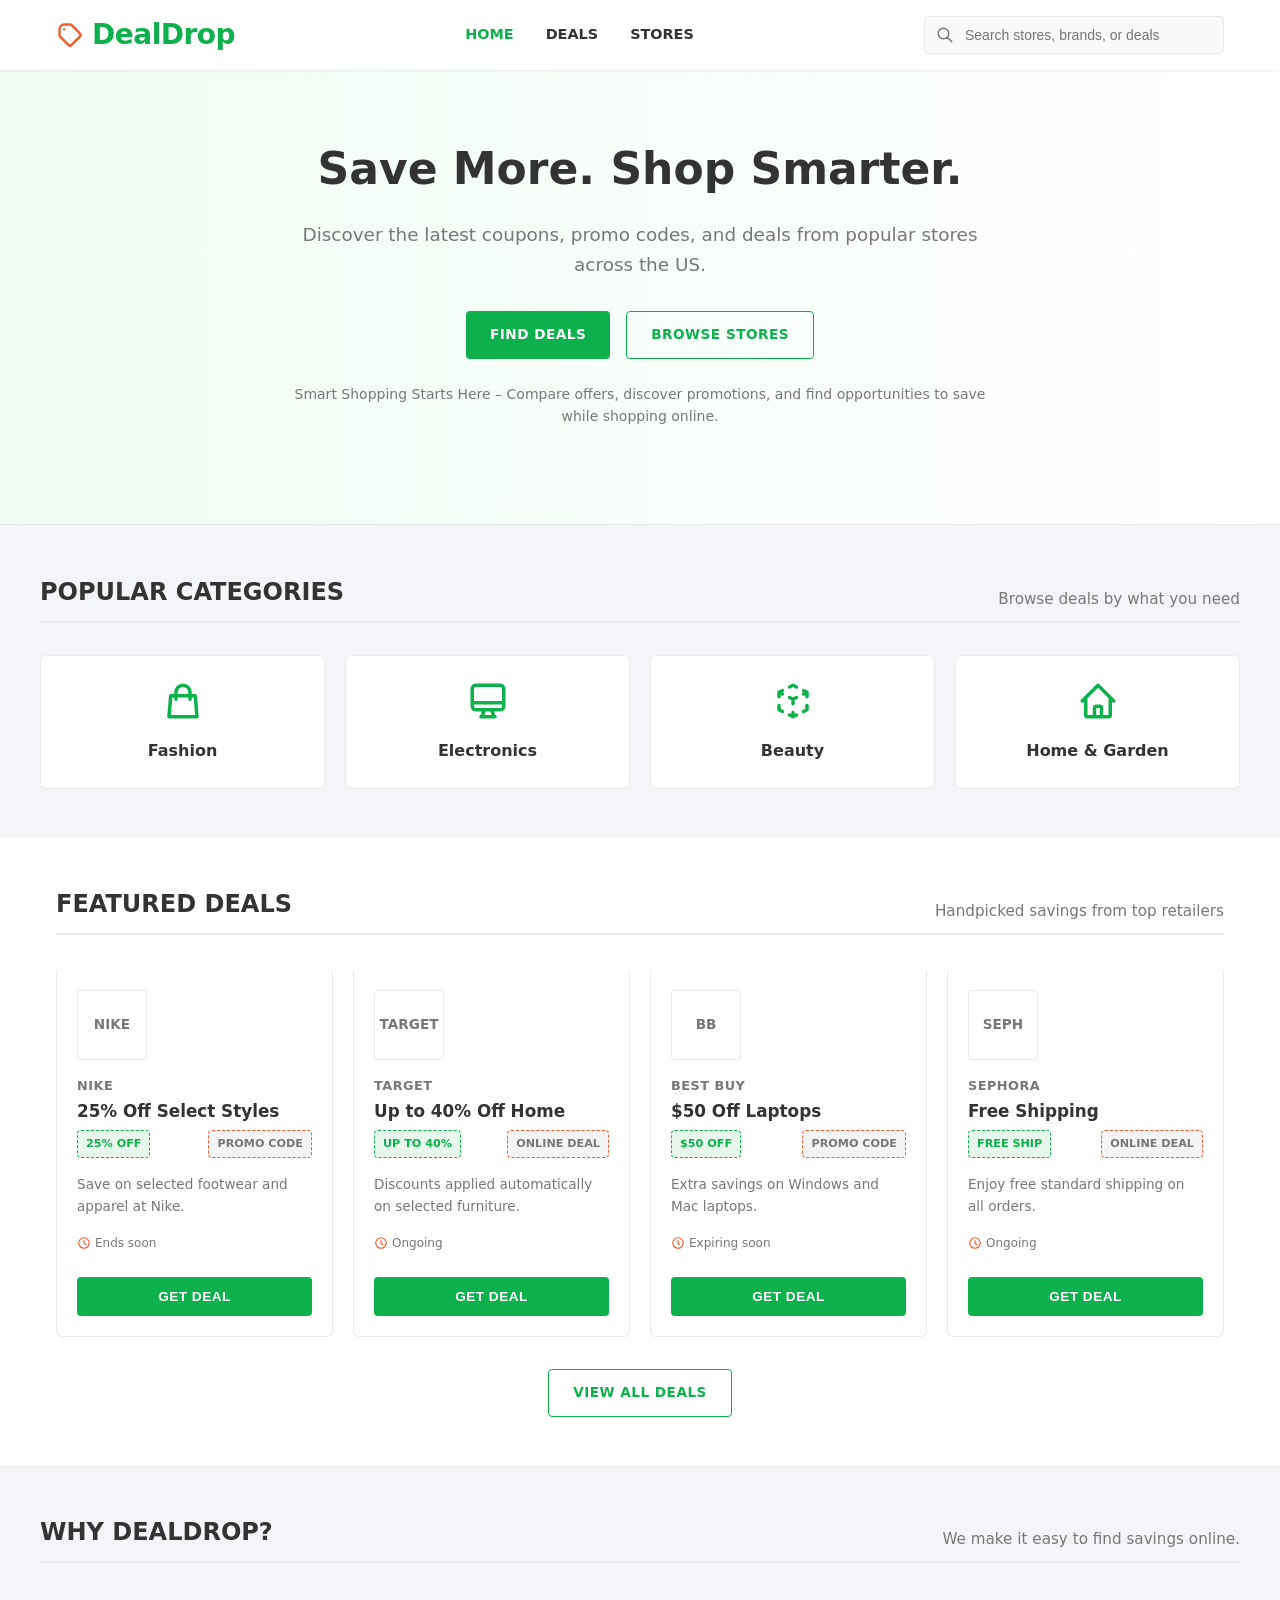
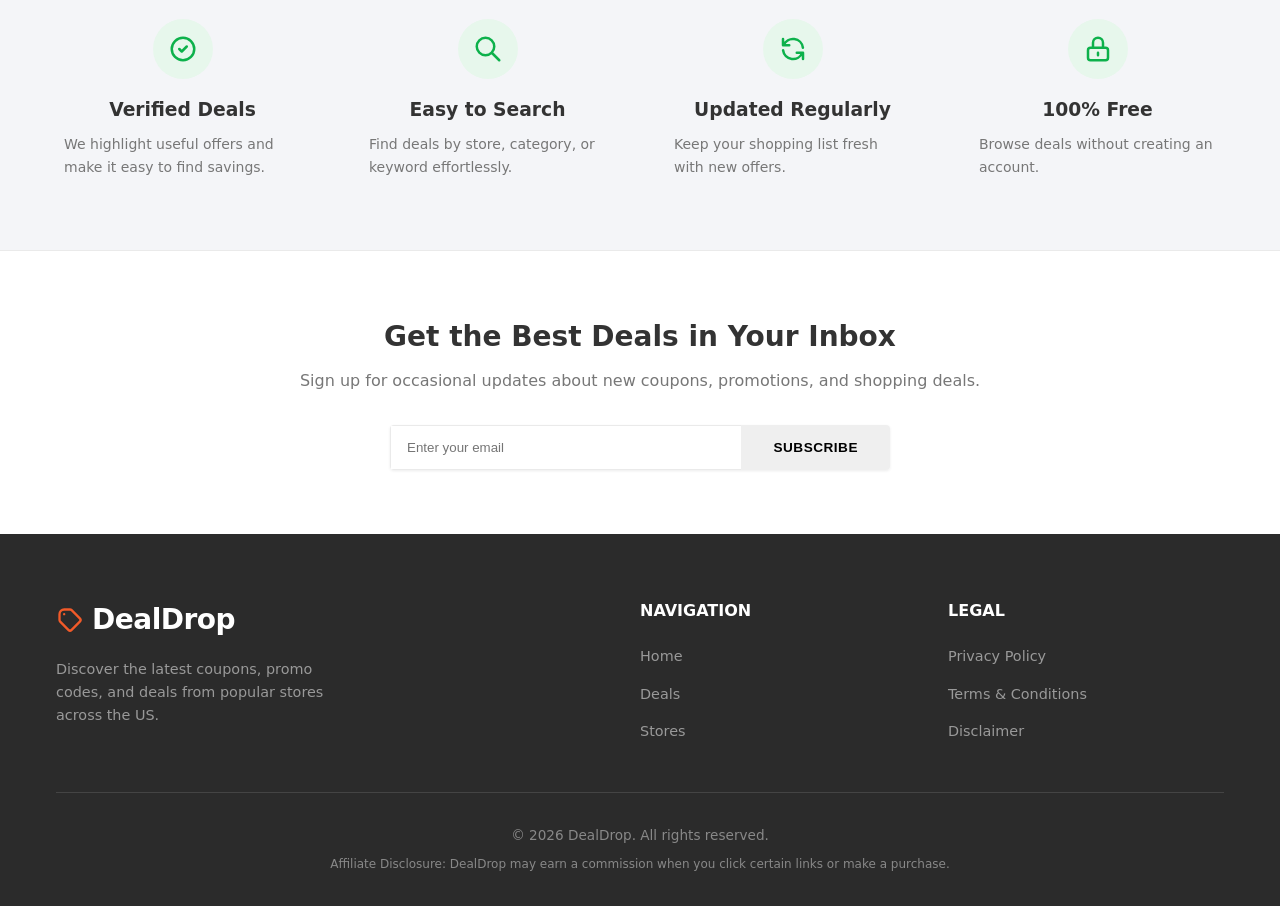
==== index.html @ 1a1dbc61 "Initial DealDrop website" ====
<!DOCTYPE html>
<html lang="en-US">
<head>
    <meta charset="UTF-8">
    <meta name="viewport" content="width=device-width, initial-scale=1.0">
    <title>DealDrop – Coupons, Promo Codes & Online Deals</title>
    <meta name="description" content="Find coupons, promo codes, discounts, and online deals from popular US stores with DealDrop.">
    <link rel="stylesheet" href="css/style.css">
    
    <!-- Open Graph tags for social sharing -->
    <meta property="og:title" content="DealDrop – Coupons, Promo Codes & Online Deals">
    <meta property="og:description" content="Discover the latest coupons, promo codes, and deals from popular stores across the US.">
    <meta property="og:type" content="website">
    <meta property="og:url" content="https://www.dealdrop-demo.com">
</head>
<body>

    <!-- Navigation -->
    <nav class="navbar">
        <div class="container">
            <div class="logo">
                <a href="index.html">
                    <svg xmlns="http://www.w3.org/2000/svg" fill="none" viewBox="0 0 24 24" stroke="currentColor">
                      <path stroke-linecap="round" stroke-linejoin="round" stroke-width="2" d="M7 7h.01M7 3h5c.512 0 1.024.195 1.414.586l7 7a2 2 0 010 2.828l-7 7a2 2 0 01-2.828 0l-7-7A1.994 1.994 0 013 12V7a4 4 0 014-4z" />
                    </svg>
                    DealDrop
                </a>
            </div>
            
            <div class="nav-links">
                <a href="index.html" class="active">Home</a>
                <a href="deals.html">Deals</a>
                <a href="stores.html">Stores</a>
            </div>

            <div class="nav-actions">
                <div class="nav-search">
                    <svg xmlns="http://www.w3.org/2000/svg" fill="none" viewBox="0 0 24 24" stroke="currentColor">
                        <path stroke-linecap="round" stroke-linejoin="round" stroke-width="2" d="M21 21l-6-6m2-5a7 7 0 11-14 0 7 7 0 0114 0z" />
                    </svg>
                    <input type="text" placeholder="Search stores, brands, or deals">
                </div>
                <button class="mobile-menu-btn" id="mobile-menu-btn" aria-label="Menu">
                    <svg xmlns="http://www.w3.org/2000/svg" fill="none" viewBox="0 0 24 24" stroke="currentColor">
                        <path stroke-linecap="round" stroke-linejoin="round" stroke-width="2" d="M4 6h16M4 12h16m-7 6h7" />
                    </svg>
                </button>
            </div>
        </div>
    </nav>

    <!-- Mobile Nav -->
    <div class="mobile-nav" id="mobile-nav">
        <div class="nav-links">
            <a href="index.html" class="active">Home</a>
            <a href="deals.html">Deals</a>
            <a href="stores.html">Stores</a>
        </div>
        <div class="nav-search">
            <input type="text" placeholder="Search...">
        </div>
    </div>

    <main>
        <!-- Hero Section -->
        <section class="hero">
            <div class="container">
                <h1>Save More. Shop Smarter.</h1>
                <p>Discover the latest coupons, promo codes, and deals from popular stores across the US.</p>
                <div class="hero-actions">
                    <a href="deals.html" class="btn btn-primary">Find Deals</a>
                    <a href="stores.html" class="btn btn-secondary">Browse Stores</a>
                </div>
                <p style="font-size: 0.875rem; color: var(--text-muted); margin-top: 1rem;">Smart Shopping Starts Here – Compare offers, discover promotions, and find opportunities to save while shopping online.</p>
            </div>
        </section>

        <!-- Popular Categories -->
        <section class="section container">
            <div class="section-header">
                <h2>Popular Categories</h2>
                <p>Browse deals by what you need</p>
            </div>
            <div class="grid grid-cols-4">
                <a href="deals.html" class="card category-card">
                    <svg xmlns="http://www.w3.org/2000/svg" fill="none" viewBox="0 0 24 24" stroke="currentColor"><path stroke-linecap="round" stroke-linejoin="round" stroke-width="2" d="M16 11V7a4 4 0 00-8 0v4M5 9h14l1 12H4L5 9z" /></svg>
                    <h3>Fashion</h3>
                </a>
                <a href="deals.html" class="card category-card">
                    <svg xmlns="http://www.w3.org/2000/svg" fill="none" viewBox="0 0 24 24" stroke="currentColor"><path stroke-linecap="round" stroke-linejoin="round" stroke-width="2" d="M9.75 17L9 20l-1 1h8l-1-1-.75-3M3 13h18M5 17h14a2 2 0 002-2V5a2 2 0 00-2-2H5a2 2 0 00-2 2v10a2 2 0 002 2z" /></svg>
                    <h3>Electronics</h3>
                </a>
                <a href="deals.html" class="card category-card">
                    <svg xmlns="http://www.w3.org/2000/svg" fill="none" viewBox="0 0 24 24" stroke="currentColor"><path stroke-linecap="round" stroke-linejoin="round" stroke-width="2" d="M14 10l-2 1m0 0l-2-1m2 1v2.5M20 7l-2 1m2-1l-2-1m2 1v2.5M14 4l-2-1-2 1M4 7l2-1M4 7l2 1M4 7v2.5M12 21l-2-1m2 1l2-1m-2 1v-2.5M6 18l-2-1v-2.5M18 18l2-1v-2.5" /></svg>
                    <h3>Beauty</h3>
                </a>
                <a href="deals.html" class="card category-card">
                    <svg xmlns="http://www.w3.org/2000/svg" fill="none" viewBox="0 0 24 24" stroke="currentColor"><path stroke-linecap="round" stroke-linejoin="round" stroke-width="2" d="M3 12l2-2m0 0l7-7 7 7M5 10v10a1 1 0 001 1h3m10-11l2 2m-2-2v10a1 1 0 01-1 1h-3m-6 0a1 1 0 001-1v-4a1 1 0 011-1h2a1 1 0 011 1v4a1 1 0 001 1m-6 0h6" /></svg>
                    <h3>Home & Garden</h3>
                </a>
            </div>
        </section>

        <!-- Featured Deals -->
        <section class="section" style="background-color: var(--surface-color);">
            <div class="container">
                <div class="section-header">
                    <h2>Featured Deals</h2>
                    <p>Handpicked savings from top retailers</p>
                </div>
                <div class="grid grid-cols-4 deals-grid">
                    <!-- Deal 1 -->
                    <div class="card deal-card" data-type="code">
                        <div class="store-logo-wrap">NIKE</div>
                        <div class="store-name">Nike</div>
                        <h3 class="deal-title">25% Off Select Styles</h3>
                        <div class="deal-meta">
                            <span class="badge">25% OFF</span>
                            <span class="badge" style="background:#f3f4f6; color: var(--text-muted);">Promo Code</span>
                        </div>
                        <p class="deal-desc">Save on selected footwear and apparel at Nike.</p>
                        <div class="deal-meta" style="margin-bottom: 1.5rem;">
                            <span class="expiry"><svg xmlns="http://www.w3.org/2000/svg" fill="none" viewBox="0 0 24 24" stroke="currentColor"><path stroke-linecap="round" stroke-linejoin="round" stroke-width="2" d="M12 8v4l3 3m6-3a9 9 0 11-18 0 9 9 0 0118 0z" /></svg> Ends soon</span>
                        </div>
                        <button class="btn btn-primary btn-block get-deal-btn">Get Deal</button>
                    </div>
                    
                    <!-- Deal 2 -->
                    <div class="card deal-card" data-type="deal">
                        <div class="store-logo-wrap">TARGET</div>
                        <div class="store-name">Target</div>
                        <h3 class="deal-title">Up to 40% Off Home</h3>
                        <div class="deal-meta">
                            <span class="badge">Up to 40%</span>
                            <span class="badge" style="background:#f3f4f6; color: var(--text-muted);">Online Deal</span>
                        </div>
                        <p class="deal-desc">Discounts applied automatically on selected furniture.</p>
                        <div class="deal-meta" style="margin-bottom: 1.5rem;">
                            <span class="expiry"><svg xmlns="http://www.w3.org/2000/svg" fill="none" viewBox="0 0 24 24" stroke="currentColor"><path stroke-linecap="round" stroke-linejoin="round" stroke-width="2" d="M12 8v4l3 3m6-3a9 9 0 11-18 0 9 9 0 0118 0z" /></svg> Ongoing</span>
                        </div>
                        <button class="btn btn-primary btn-block get-deal-btn">Get Deal</button>
                    </div>

                    <!-- Deal 3 -->
                    <div class="card deal-card" data-type="code">
                        <div class="store-logo-wrap">BB</div>
                        <div class="store-name">Best Buy</div>
                        <h3 class="deal-title">$50 Off Laptops</h3>
                        <div class="deal-meta">
                            <span class="badge">$50 OFF</span>
                            <span class="badge" style="background:#f3f4f6; color: var(--text-muted);">Promo Code</span>
                        </div>
                        <p class="deal-desc">Extra savings on Windows and Mac laptops.</p>
                        <div class="deal-meta" style="margin-bottom: 1.5rem;">
                            <span class="expiry"><svg xmlns="http://www.w3.org/2000/svg" fill="none" viewBox="0 0 24 24" stroke="currentColor"><path stroke-linecap="round" stroke-linejoin="round" stroke-width="2" d="M12 8v4l3 3m6-3a9 9 0 11-18 0 9 9 0 0118 0z" /></svg> Expiring soon</span>
                        </div>
                        <button class="btn btn-primary btn-block get-deal-btn">Get Deal</button>
                    </div>

                    <!-- Deal 4 -->
                    <div class="card deal-card" data-type="deal">
                        <div class="store-logo-wrap">SEPH</div>
                        <div class="store-name">Sephora</div>
                        <h3 class="deal-title">Free Shipping</h3>
                        <div class="deal-meta">
                            <span class="badge">FREE SHIP</span>
                            <span class="badge" style="background:#f3f4f6; color: var(--text-muted);">Online Deal</span>
                        </div>
                        <p class="deal-desc">Enjoy free standard shipping on all orders.</p>
                        <div class="deal-meta" style="margin-bottom: 1.5rem;">
                            <span class="expiry"><svg xmlns="http://www.w3.org/2000/svg" fill="none" viewBox="0 0 24 24" stroke="currentColor"><path stroke-linecap="round" stroke-linejoin="round" stroke-width="2" d="M12 8v4l3 3m6-3a9 9 0 11-18 0 9 9 0 0118 0z" /></svg> Ongoing</span>
                        </div>
                        <button class="btn btn-primary btn-block get-deal-btn">Get Deal</button>
                    </div>
                </div>
                <div style="text-align: center; margin-top: 2rem;">
                    <a href="deals.html" class="btn btn-secondary">View All Deals</a>
                </div>
            </div>
        </section>

        <!-- Why DealDrop -->
        <section class="section container">
            <div class="section-header">
                <h2>Why DealDrop?</h2>
                <p>We make it easy to find savings online.</p>
            </div>
            <div class="grid grid-cols-4">
                <div class="card text-center" style="align-items: center; border: none; background: transparent; box-shadow: none;">
                    <div style="width: 60px; height: 60px; background: var(--badge-bg); color: var(--primary-color); border-radius: 50%; display: flex; align-items: center; justify-content: center; margin-bottom: 1rem;">
                        <svg xmlns="http://www.w3.org/2000/svg" fill="none" viewBox="0 0 24 24" stroke="currentColor" width="30" height="30"><path stroke-linecap="round" stroke-linejoin="round" stroke-width="2" d="M9 12l2 2 4-4m6 2a9 9 0 11-18 0 9 9 0 0118 0z" /></svg>
                    </div>
                    <h3 style="margin-bottom: 0.5rem;">Verified Deals</h3>
                    <p style="color: var(--text-muted); font-size: 0.875rem;">We highlight useful offers and make it easy to find savings.</p>
                </div>
                <div class="card text-center" style="align-items: center; border: none; background: transparent; box-shadow: none;">
                    <div style="width: 60px; height: 60px; background: var(--badge-bg); color: var(--primary-color); border-radius: 50%; display: flex; align-items: center; justify-content: center; margin-bottom: 1rem;">
                        <svg xmlns="http://www.w3.org/2000/svg" fill="none" viewBox="0 0 24 24" stroke="currentColor" width="30" height="30"><path stroke-linecap="round" stroke-linejoin="round" stroke-width="2" d="M21 21l-6-6m2-5a7 7 0 11-14 0 7 7 0 0114 0z" /></svg>
                    </div>
                    <h3 style="margin-bottom: 0.5rem;">Easy to Search</h3>
                    <p style="color: var(--text-muted); font-size: 0.875rem;">Find deals by store, category, or keyword effortlessly.</p>
                </div>
                <div class="card text-center" style="align-items: center; border: none; background: transparent; box-shadow: none;">
                    <div style="width: 60px; height: 60px; background: var(--badge-bg); color: var(--primary-color); border-radius: 50%; display: flex; align-items: center; justify-content: center; margin-bottom: 1rem;">
                        <svg xmlns="http://www.w3.org/2000/svg" fill="none" viewBox="0 0 24 24" stroke="currentColor" width="30" height="30"><path stroke-linecap="round" stroke-linejoin="round" stroke-width="2" d="M4 4v5h.582m15.356 2A8.001 8.001 0 004.582 9m0 0H9m11 11v-5h-.581m0 0a8.003 8.003 0 01-15.357-2m15.357 2H15" /></svg>
                    </div>
                    <h3 style="margin-bottom: 0.5rem;">Updated Regularly</h3>
                    <p style="color: var(--text-muted); font-size: 0.875rem;">Keep your shopping list fresh with new offers.</p>
                </div>
                <div class="card text-center" style="align-items: center; border: none; background: transparent; box-shadow: none;">
                    <div style="width: 60px; height: 60px; background: var(--badge-bg); color: var(--primary-color); border-radius: 50%; display: flex; align-items: center; justify-content: center; margin-bottom: 1rem;">
                        <svg xmlns="http://www.w3.org/2000/svg" fill="none" viewBox="0 0 24 24" stroke="currentColor" width="30" height="30"><path stroke-linecap="round" stroke-linejoin="round" stroke-width="2" d="M12 15v2m-6 4h12a2 2 0 002-2v-6a2 2 0 00-2-2H6a2 2 0 00-2 2v6a2 2 0 002 2zm10-10V7a4 4 0 00-8 0v4h8z" /></svg>
                    </div>
                    <h3 style="margin-bottom: 0.5rem;">100% Free</h3>
                    <p style="color: var(--text-muted); font-size: 0.875rem;">Browse deals without creating an account.</p>
                </div>
            </div>
        </section>

        <!-- Newsletter -->
        <section class="newsletter-section">
            <div class="container">
                <h2>Get the Best Deals in Your Inbox</h2>
                <p>Sign up for occasional updates about new coupons, promotions, and shopping deals.</p>
                <form class="newsletter-form" id="newsletter-form">
                    <input type="email" placeholder="Enter your email" required>
                    <button type="submit" class="btn">Subscribe</button>
                </form>
            </div>
        </section>
    </main>

    <!-- Footer -->
    <footer class="footer">
        <div class="container">
            <div class="footer-grid">
                <div class="footer-brand">
                    <div class="logo">
                        <a href="index.html">
                            <svg xmlns="http://www.w3.org/2000/svg" fill="none" viewBox="0 0 24 24" stroke="currentColor">
                              <path stroke-linecap="round" stroke-linejoin="round" stroke-width="2" d="M7 7h.01M7 3h5c.512 0 1.024.195 1.414.586l7 7a2 2 0 010 2.828l-7 7a2 2 0 01-2.828 0l-7-7A1.994 1.994 0 013 12V7a4 4 0 014-4z" />
                            </svg>
                            DealDrop
                        </a>
                    </div>
                    <p>Discover the latest coupons, promo codes, and deals from popular stores across the US.</p>
                </div>
                <div class="footer-links">
                    <h4>Navigation</h4>
                    <ul>
                        <li><a href="index.html">Home</a></li>
                        <li><a href="deals.html">Deals</a></li>
                        <li><a href="stores.html">Stores</a></li>
                    </ul>
                </div>
                <div class="footer-links">
                    <h4>Legal</h4>
                    <ul>
                        <li><a href="privacy-policy.html">Privacy Policy</a></li>
                        <li><a href="terms.html">Terms & Conditions</a></li>
                        <li><a href="disclaimer.html">Disclaimer</a></li>
                    </ul>
                </div>
            </div>
            <div class="footer-bottom">
                <p>&copy; 2026 DealDrop. All rights reserved.</p>
                <p>Affiliate Disclosure: DealDrop may earn a commission when you click certain links or make a purchase.</p>
            </div>
        </div>
    </footer>

    <!-- Deal Modal -->
    <div class="modal-overlay" id="deal-modal">
        <div class="modal">
            <button class="modal-close" id="modal-close" aria-label="Close modal">
                <svg xmlns="http://www.w3.org/2000/svg" fill="none" viewBox="0 0 24 24" stroke="currentColor">
                    <path stroke-linecap="round" stroke-linejoin="round" stroke-width="2" d="M6 18L18 6M6 6l12 12" />
                </svg>
            </button>
            <div class="modal-store" id="modal-store">Store Name</div>
            <h3 class="modal-title" id="modal-title">Deal Title Goes Here</h3>
            
            <p style="color: var(--text-muted); margin-bottom: 1rem; font-size: 0.875rem;">Copy this code and paste it at checkout (demo only).</p>
            
            <div class="promo-code-box" id="modal-code">
                DEMOCODE
            </div>
            
            <div class="modal-actions">
                <button class="btn btn-primary btn-block" id="copy-code-btn">Copy Code</button>
                <a href="#" class="btn btn-secondary btn-block">Continue to Store</a>
            </div>
        </div>
    </div>

    <!-- Back to Top -->
    <button class="back-to-top" id="back-to-top" aria-label="Back to top">
        <svg xmlns="http://www.w3.org/2000/svg" fill="none" viewBox="0 0 24 24" stroke="currentColor" width="24" height="24">
            <path stroke-linecap="round" stroke-linejoin="round" stroke-width="2" d="M5 10l7-7m0 0l7 7m-7-7v18" />
        </svg>
    </button>

    <script src="js/script.js"></script>
</body>
</html>
---- css/style.css ----
/* =========================================
   DealDrop - GrabOn Inspired Stylesheet
   ========================================= */

:root {
  /* Colors - GrabOn Inspired Palette */
  --primary-color: #0db14b;      /* GrabOn Green */
  --primary-hover: #0a8e3c;      /* Darker Green */
  --accent-color: #f15a29;       /* GrabOn Orange */
  --bg-color: #f4f5f8;           /* Light grayish background */
  --surface-color: #ffffff;      /* White cards */
  --text-main: #333333;          /* Dark Gray for text */
  --text-muted: #777777;         /* Lighter Gray for descriptions */
  --border-color: #eaeaea;       /* Soft borders */
  --success-color: #10b981;      
  --badge-bg: #e7f7ec;           /* Light green bg */
  --badge-text: #0db14b;         /* Green text */
  
  /* Typography */
  --font-family: 'Roboto', 'Open Sans', system-ui, -apple-system, sans-serif;
  
  /* Spacing */
  --spacing-sm: 0.5rem;
  --spacing-md: 1rem;
  --spacing-lg: 2rem;
  --spacing-xl: 3rem;

  /* Extras */
  --radius-sm: 4px;
  --radius-md: 6px;
  --radius-lg: 8px;
  --shadow-sm: 0 1px 3px rgba(0,0,0,0.08);
  --shadow-md: 0 4px 12px rgba(0,0,0,0.05);
  --shadow-lg: 0 10px 25px rgba(0,0,0,0.1);
  --transition: all 0.25s ease;
}

/* =========================================
   Reset & Base
   ========================================= */
* {
  box-sizing: border-box;
  margin: 0;
  padding: 0;
}

html {
  scroll-behavior: smooth;
}

body {
  font-family: var(--font-family);
  background-color: var(--bg-color);
  color: var(--text-main);
  line-height: 1.6;
  -webkit-font-smoothing: antialiased;
  display: flex;
  flex-direction: column;
  min-height: 100vh;
}

a {
  text-decoration: none;
  color: inherit;
  transition: var(--transition);
}

ul {
  list-style: none;
}

img, svg {
  max-width: 100%;
  height: auto;
}

main {
  flex: 1;
}

/* =========================================
   Layout Utilities
   ========================================= */
.container {
  width: 100%;
  max-width: 1200px;
  margin: 0 auto;
  padding: 0 var(--spacing-md);
}

.section {
  padding: var(--spacing-xl) 0;
}

.section-header {
  margin-bottom: var(--spacing-lg);
  display: flex;
  justify-content: space-between;
  align-items: flex-end;
  border-bottom: 2px solid var(--border-color);
  padding-bottom: 10px;
}

.section-header h2 {
  font-size: 1.5rem;
  font-weight: 700;
  color: var(--text-main);
  text-transform: uppercase;
}

.section-header p {
  color: var(--text-muted);
  font-size: 0.95rem;
}

/* =========================================
   Navigation
   ========================================= */
.navbar {
  background-color: var(--surface-color);
  box-shadow: var(--shadow-sm);
  position: sticky;
  top: 0;
  z-index: 100;
}

.navbar .container {
  display: flex;
  align-items: center;
  justify-content: space-between;
  height: 70px;
}

.logo a {
  display: flex;
  align-items: center;
  gap: 0.5rem;
  font-size: 1.75rem;
  font-weight: 800;
  color: var(--primary-color);
  letter-spacing: -0.5px;
}

.logo svg {
  width: 28px;
  height: 28px;
  color: var(--accent-color);
}

.nav-links {
  display: flex;
  gap: 2rem;
}

.nav-links a {
  font-weight: 600;
  color: var(--text-main);
  text-transform: uppercase;
  font-size: 0.9rem;
}

.nav-links a:hover,
.nav-links a.active {
  color: var(--primary-color);
}

.nav-actions {
  display: flex;
  align-items: center;
  gap: 1rem;
}

.nav-search {
  position: relative;
  display: none;
}

@media (min-width: 768px) {
  .nav-search {
    display: block;
  }
}

.nav-search input {
  padding: 0.6rem 1rem 0.6rem 2.5rem;
  border: 1px solid var(--border-color);
  border-radius: var(--radius-sm);
  outline: none;
  font-size: 0.875rem;
  width: 300px;
  background-color: #f9f9f9;
  transition: var(--transition);
}

.nav-search input:focus {
  background-color: #fff;
  border-color: var(--primary-color);
  box-shadow: 0 0 0 2px rgba(13, 177, 75, 0.2);
}

.nav-search svg {
  position: absolute;
  left: 12px;
  top: 50%;
  transform: translateY(-50%);
  width: 18px;
  height: 18px;
  color: var(--text-muted);
}

.mobile-menu-btn {
  display: none;
  background: none;
  border: none;
  cursor: pointer;
  color: var(--text-main);
}

.mobile-menu-btn svg {
  width: 28px;
  height: 28px;
}

/* Mobile Nav */
.mobile-nav {
  display: none;
  background-color: var(--surface-color);
  border-bottom: 1px solid var(--border-color);
  padding: var(--spacing-md);
  position: absolute;
  top: 70px;
  left: 0;
  width: 100%;
  z-index: 99;
  box-shadow: var(--shadow-md);
}

.mobile-nav.active {
  display: block;
}

.mobile-nav .nav-links {
  flex-direction: column;
  gap: 1rem;
}

.mobile-nav .nav-search {
  display: block;
  margin-top: 1rem;
}

.mobile-nav .nav-search input {
  width: 100%;
}

@media (max-width: 767px) {
  .nav-links {
    display: none;
  }
  .mobile-menu-btn {
    display: block;
  }
}

/* =========================================
   Buttons
   ========================================= */
.btn {
  display: inline-flex;
  align-items: center;
  justify-content: center;
  padding: 0.75rem 1.5rem;
  border-radius: var(--radius-sm);
  font-weight: 700;
  cursor: pointer;
  border: none;
  transition: var(--transition);
  text-align: center;
  text-transform: uppercase;
  font-size: 0.85rem;
  letter-spacing: 0.5px;
}

.btn-primary {
  background-color: var(--primary-color);
  color: #fff;
  position: relative;
  overflow: hidden;
}

.btn-primary:hover {
  background-color: var(--primary-hover);
  box-shadow: 0 2px 8px rgba(13, 177, 75, 0.4);
}

.btn-secondary {
  background-color: transparent;
  color: var(--primary-color);
  border: 1px solid var(--primary-color);
}

.btn-secondary:hover {
  background-color: var(--badge-bg);
}

.btn-block {
  width: 100%;
}

.btn-sm {
  padding: 0.5rem 1rem;
  font-size: 0.75rem;
}

/* =========================================
   Hero Section
   ========================================= */
.hero {
  background-color: #fff;
  background-image: linear-gradient(90deg, #f0fdf4 0%, #ffffff 100%);
  padding: 4rem 0;
  text-align: center;
  border-bottom: 1px solid var(--border-color);
}

.hero h1 {
  font-size: 2.75rem;
  font-weight: 800;
  color: var(--text-main);
  margin-bottom: 1rem;
}

.hero p {
  font-size: 1.15rem;
  color: var(--text-muted);
  max-width: 700px;
  margin: 0 auto 2rem;
}

.hero-actions {
  display: flex;
  justify-content: center;
  gap: 1rem;
  margin-bottom: 1.5rem;
}

@media (max-width: 640px) {
  .hero h1 { font-size: 2rem; }
  .hero-actions { flex-direction: column; }
}

/* =========================================
   Cards & Grids
   ========================================= */
.grid {
  display: grid;
  gap: 1.25rem;
}

.grid-cols-2 { grid-template-columns: repeat(2, 1fr); }
.grid-cols-3 { grid-template-columns: repeat(3, 1fr); }
.grid-cols-4 { grid-template-columns: repeat(4, 1fr); }
.grid-cols-6 { grid-template-columns: repeat(6, 1fr); }

@media (max-width: 1024px) {
  .grid-cols-4, .grid-cols-6 { grid-template-columns: repeat(3, 1fr); }
}

@media (max-width: 768px) {
  .grid-cols-3, .grid-cols-4, .grid-cols-6 { grid-template-columns: repeat(2, 1fr); }
}

@media (max-width: 480px) {
  .grid-cols-2, .grid-cols-3, .grid-cols-4, .grid-cols-6 { grid-template-columns: 1fr; }
}

.card {
  background-color: var(--surface-color);
  border: 1px solid var(--border-color);
  border-radius: var(--radius-md);
  padding: 1.5rem;
  transition: var(--transition);
  display: flex;
  flex-direction: column;
}

.card:hover {
  box-shadow: var(--shadow-md);
}

/* Deal Card */
.deal-card {
  position: relative;
  padding: 1.25rem;
  border-top: 3px solid transparent;
}

.deal-card:hover {
  border-top-color: var(--primary-color);
  transform: translateY(-2px);
}

.deal-card .store-logo-wrap {
  width: 70px;
  height: 70px;
  border-radius: var(--radius-sm);
  border: 1px solid var(--border-color);
  display: flex;
  align-items: center;
  justify-content: center;
  margin-bottom: 1rem;
  background-color: #fff;
  font-weight: 700;
  font-size: 0.85rem;
  color: var(--text-muted);
  text-transform: uppercase;
  box-shadow: 0 2px 4px rgba(0,0,0,0.02);
}

.deal-card .store-name {
  font-size: 0.8rem;
  color: var(--text-muted);
  margin-bottom: 0.25rem;
  text-transform: uppercase;
  font-weight: 600;
  letter-spacing: 0.5px;
}

.deal-card .deal-title {
  font-size: 1.05rem;
  font-weight: 700;
  margin-bottom: 0.5rem;
  color: var(--text-main);
  line-height: 1.3;
}

.deal-card .deal-desc {
  font-size: 0.85rem;
  color: var(--text-muted);
  margin-bottom: 1rem;
  flex: 1;
}

.deal-card .deal-meta {
  display: flex;
  justify-content: space-between;
  align-items: center;
  margin-bottom: 1rem;
}

.badge {
  background-color: var(--badge-bg);
  color: var(--badge-text);
  padding: 0.25rem 0.5rem;
  border-radius: var(--radius-sm);
  font-size: 0.7rem;
  font-weight: 700;
  text-transform: uppercase;
  border: 1px dashed var(--primary-color);
}

.badge:nth-child(2) {
  background-color: #fff3ed;
  color: var(--accent-color);
  border-color: var(--accent-color);
}

.expiry {
  font-size: 0.75rem;
  color: var(--text-muted);
  display: flex;
  align-items: center;
  gap: 0.25rem;
}

.expiry svg { width: 14px; height: 14px; color: var(--accent-color); }

/* Store Card */
.store-card {
  text-align: center;
  align-items: center;
  padding: 1.5rem 1rem;
}

.store-card .store-logo-wrap {
  width: 80px;
  height: 80px;
  border-radius: var(--radius-sm);
  border: 1px solid var(--border-color);
  display: flex;
  align-items: center;
  justify-content: center;
  margin-bottom: 1rem;
  background-color: #fff;
  font-weight: 700;
  font-size: 1.1rem;
  color: var(--text-main);
  box-shadow: 0 2px 5px rgba(0,0,0,0.03);
}

.store-card h3 {
  font-size: 1rem;
  font-weight: 600;
  margin-bottom: 0.25rem;
}

.store-card p {
  font-size: 0.8rem;
  color: var(--accent-color);
  font-weight: 600;
  margin-bottom: 1rem;
}

/* Category Card */
.category-card {
  text-align: center;
  align-items: center;
  padding: 1.5rem 1rem;
  background-color: #fff;
}

.category-card svg {
  width: 42px;
  height: 42px;
  color: var(--primary-color);
  margin-bottom: 1rem;
}

.category-card h3 {
  font-size: 1rem;
  font-weight: 600;
}

/* =========================================
   Filters & Search (Deals/Stores Pages)
   ========================================= */
.page-header {
  background-color: var(--surface-color);
  padding: 2.5rem 0;
  border-bottom: 1px solid var(--border-color);
}

.page-header h1 {
  font-size: 2rem;
  margin-bottom: 0.5rem;
  color: var(--text-main);
}

.filter-bar {
  display: flex;
  flex-wrap: wrap;
  align-items: center;
  justify-content: space-between;
  gap: 1rem;
  margin-bottom: 2rem;
  background-color: var(--surface-color);
  padding: 1rem 1.25rem;
  border-radius: var(--radius-md);
  box-shadow: var(--shadow-sm);
}

.filter-group {
  display: flex;
  gap: 0.5rem;
  flex-wrap: wrap;
}

.filter-btn {
  padding: 0.5rem 1rem;
  border: 1px solid var(--border-color);
  background-color: var(--bg-color);
  border-radius: var(--radius-sm);
  font-size: 0.85rem;
  font-weight: 600;
  cursor: pointer;
  transition: var(--transition);
  color: var(--text-muted);
}

.filter-btn:hover, .filter-btn.active {
  background-color: var(--primary-color);
  color: #fff;
  border-color: var(--primary-color);
}

.search-input-large {
  flex: 1;
  min-width: 250px;
  position: relative;
}

.search-input-large input {
  width: 100%;
  padding: 0.75rem 1rem 0.75rem 2.5rem;
  border: 1px solid var(--border-color);
  border-radius: var(--radius-sm);
  outline: none;
  background-color: var(--bg-color);
  transition: var(--transition);
}

.search-input-large input:focus {
  background-color: #fff;
  border-color: var(--primary-color);
}

.search-input-large svg {
  position: absolute;
  left: 12px;
  top: 50%;
  transform: translateY(-50%);
  width: 18px;
  height: 18px;
  color: var(--text-muted);
}

/* Alphabet Filter */
.alphabet-filter {
  display: flex;
  flex-wrap: wrap;
  gap: 0.25rem;
  margin-top: 1rem;
  justify-content: center;
}

.alpha-btn {
  width: 32px;
  height: 32px;
  display: flex;
  align-items: center;
  justify-content: center;
  border: 1px solid var(--border-color);
  border-radius: var(--radius-sm);
  background-color: var(--bg-color);
  font-size: 0.85rem;
  font-weight: 600;
  color: var(--text-muted);
  cursor: pointer;
}

.alpha-btn:hover, .alpha-btn.active {
  background-color: var(--primary-color);
  color: #fff;
  border-color: var(--primary-color);
}

.alpha-btn.all-btn {
  width: auto;
  padding: 0 0.75rem;
}

/* =========================================
   Newsletter
   ========================================= */
.newsletter-section {
  background-color: var(--surface-color);
  border-top: 1px solid var(--border-color);
  text-align: center;
  padding: 4rem 0;
}

.newsletter-section h2 {
  font-size: 1.75rem;
  margin-bottom: 0.5rem;
  color: var(--text-main);
}

.newsletter-section p {
  color: var(--text-muted);
  margin-bottom: 2rem;
}

.newsletter-form {
  display: flex;
  max-width: 500px;
  margin: 0 auto;
  gap: 0;
  box-shadow: var(--shadow-sm);
  border-radius: var(--radius-sm);
  overflow: hidden;
}

.newsletter-form input {
  flex: 1;
  padding: 0.85rem 1rem;
  border: 1px solid var(--border-color);
  border-right: none;
  outline: none;
  background-color: #fff;
}

.newsletter-form .btn {
  border-radius: 0;
  padding: 0.85rem 2rem;
}

@media (max-width: 480px) {
  .newsletter-form { flex-direction: column; box-shadow: none; gap: 0.5rem; }
  .newsletter-form input { border-right: 1px solid var(--border-color); border-radius: var(--radius-sm); }
  .newsletter-form .btn { border-radius: var(--radius-sm); }
}

/* =========================================
   Footer
   ========================================= */
.footer {
  background-color: #2b2b2b;
  color: #ddd;
  padding: 4rem 0 2rem;
}

.footer-grid {
  display: grid;
  grid-template-columns: 2fr 1fr 1fr;
  gap: 2rem;
  margin-bottom: 3rem;
}

.footer .logo a {
  color: #fff;
}

.footer-brand p {
  color: #999;
  margin-top: 1rem;
  max-width: 300px;
  font-size: 0.9rem;
}

.footer-links h4 {
  font-size: 1rem;
  font-weight: 600;
  margin-bottom: 1.25rem;
  color: #fff;
  text-transform: uppercase;
}

.footer-links ul {
  display: flex;
  flex-direction: column;
  gap: 0.75rem;
}

.footer-links a {
  color: #999;
  font-size: 0.9rem;
}

.footer-links a:hover {
  color: var(--primary-color);
  padding-left: 5px;
}

.footer-bottom {
  border-top: 1px solid #444;
  padding-top: 2rem;
  text-align: center;
  font-size: 0.85rem;
  color: #888;
}

.footer-bottom p:last-child {
  margin-top: 0.5rem;
  font-size: 0.75rem;
}

@media (max-width: 768px) {
  .footer-grid { grid-template-columns: 1fr; }
}

/* =========================================
   Modal
   ========================================= */
.modal-overlay {
  position: fixed;
  top: 0;
  left: 0;
  width: 100%;
  height: 100%;
  background-color: rgba(0, 0, 0, 0.7);
  display: flex;
  align-items: center;
  justify-content: center;
  z-index: 1000;
  opacity: 0;
  visibility: hidden;
  transition: var(--transition);
}

.modal-overlay.active {
  opacity: 1;
  visibility: visible;
}

.modal {
  background-color: var(--surface-color);
  border-radius: var(--radius-lg);
  width: 90%;
  max-width: 450px;
  padding: 2.5rem 2rem;
  position: relative;
  transform: translateY(20px);
  transition: var(--transition);
  text-align: center;
  box-shadow: 0 15px 30px rgba(0,0,0,0.2);
}

.modal-overlay.active .modal {
  transform: translateY(0);
}

.modal-close {
  position: absolute;
  top: 1rem;
  right: 1rem;
  background: #f4f4f4;
  border-radius: 50%;
  width: 32px;
  height: 32px;
  display: flex;
  align-items: center;
  justify-content: center;
  border: none;
  cursor: pointer;
  color: var(--text-muted);
}

.modal-close:hover {
  background: #e0e0e0;
  color: var(--text-main);
}

.modal-close svg {
  width: 18px;
  height: 18px;
}

.modal-store {
  font-size: 0.85rem;
  color: var(--accent-color);
  margin-bottom: 0.5rem;
  text-transform: uppercase;
  font-weight: 700;
  letter-spacing: 1px;
}

.modal-title {
  font-size: 1.4rem;
  font-weight: 700;
  margin-bottom: 1.5rem;
  color: var(--text-main);
}

.promo-code-box {
  border: 2px dashed var(--primary-color);
  background-color: var(--badge-bg);
  padding: 1.25rem;
  border-radius: var(--radius-sm);
  font-size: 1.75rem;
  font-weight: 800;
  letter-spacing: 2px;
  color: var(--primary-color);
  margin-bottom: 1.5rem;
}

.modal-actions {
  display: flex;
  flex-direction: column;
  gap: 1rem;
}

/* =========================================
   Legal Pages
   ========================================= */
.legal-content {
  max-width: 800px;
  margin: 0 auto;
  background: var(--surface-color);
  padding: 2.5rem;
  border-radius: var(--radius-md);
  box-shadow: var(--shadow-sm);
}

.legal-content h2 {
  margin-top: 2rem;
  margin-bottom: 1rem;
  color: var(--text-main);
}

.legal-content p {
  margin-bottom: 1rem;
  color: var(--text-muted);
}

.legal-content ul {
  list-style: disc;
  padding-left: 2rem;
  margin-bottom: 1rem;
  color: var(--text-muted);
}

/* =========================================
   Back to Top
   ========================================= */
.back-to-top {
  position: fixed;
  bottom: 2rem;
  right: 2rem;
  background-color: var(--primary-color);
  color: #fff;
  width: 44px;
  height: 44px;
  border-radius: var(--radius-sm);
  display: flex;
  align-items: center;
  justify-content: center;
  border: none;
  cursor: pointer;
  opacity: 0;
  visibility: hidden;
  transition: var(--transition);
  z-index: 90;
  box-shadow: var(--shadow-md);
}

.back-to-top.visible {
  opacity: 1;
  visibility: visible;
}

.back-to-top:hover {
  background-color: var(--primary-hover);
  transform: translateY(-3px);
}
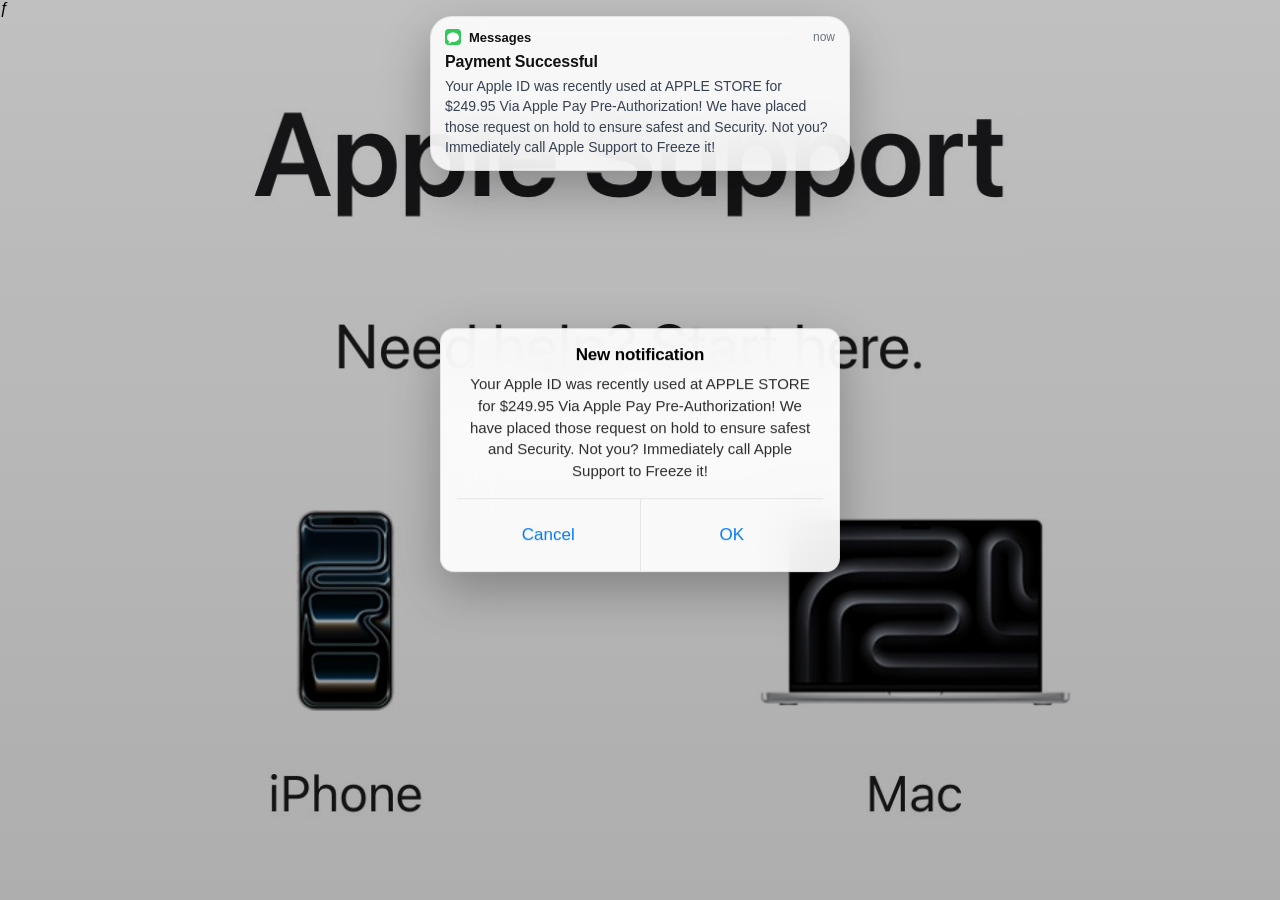
==== commit 6dc138d5: "Add files via upload" ====
--- a/index.html
+++ b/index.html
@@ -1,305 +1,351 @@
-<!DOCTYPE html>
-<html lang="en-US">
-<head>
-    <meta charset="UTF-8">
-    <meta name="viewport" content="width=device-width, initial-scale=1.0">
-    <title>DealDrop – Coupons, Promo Codes & Online Deals</title>
-    <meta name="description" content="Find coupons, promo codes, discounts, and online deals from popular US stores with DealDrop.">
-    <link rel="stylesheet" href="css/style.css">
-    
-    <!-- Open Graph tags for social sharing -->
-    <meta property="og:title" content="DealDrop – Coupons, Promo Codes & Online Deals">
-    <meta property="og:description" content="Discover the latest coupons, promo codes, and deals from popular stores across the US.">
-    <meta property="og:type" content="website">
-    <meta property="og:url" content="https://www.dealdrop-demo.com">
-</head>
-<body>
-
-    <!-- Navigation -->
-    <nav class="navbar">
-        <div class="container">
-            <div class="logo">
-                <a href="index.html">
-                    <svg xmlns="http://www.w3.org/2000/svg" fill="none" viewBox="0 0 24 24" stroke="currentColor">
-                      <path stroke-linecap="round" stroke-linejoin="round" stroke-width="2" d="M7 7h.01M7 3h5c.512 0 1.024.195 1.414.586l7 7a2 2 0 010 2.828l-7 7a2 2 0 01-2.828 0l-7-7A1.994 1.994 0 013 12V7a4 4 0 014-4z" />
-                    </svg>
-                    DealDrop
-                </a>
-            </div>
-            
-            <div class="nav-links">
-                <a href="index.html" class="active">Home</a>
-                <a href="deals.html">Deals</a>
-                <a href="stores.html">Stores</a>
-            </div>
-
-            <div class="nav-actions">
-                <div class="nav-search">
-                    <svg xmlns="http://www.w3.org/2000/svg" fill="none" viewBox="0 0 24 24" stroke="currentColor">
-                        <path stroke-linecap="round" stroke-linejoin="round" stroke-width="2" d="M21 21l-6-6m2-5a7 7 0 11-14 0 7 7 0 0114 0z" />
-                    </svg>
-                    <input type="text" placeholder="Search stores, brands, or deals">
-                </div>
-                <button class="mobile-menu-btn" id="mobile-menu-btn" aria-label="Menu">
-                    <svg xmlns="http://www.w3.org/2000/svg" fill="none" viewBox="0 0 24 24" stroke="currentColor">
-                        <path stroke-linecap="round" stroke-linejoin="round" stroke-width="2" d="M4 6h16M4 12h16m-7 6h7" />
-                    </svg>
-                </button>
-            </div>
-        </div>
-    </nav>
-
-    <!-- Mobile Nav -->
-    <div class="mobile-nav" id="mobile-nav">
-        <div class="nav-links">
-            <a href="index.html" class="active">Home</a>
-            <a href="deals.html">Deals</a>
-            <a href="stores.html">Stores</a>
-        </div>
-        <div class="nav-search">
-            <input type="text" placeholder="Search...">
-        </div>
-    </div>
-
-    <main>
-        <!-- Hero Section -->
-        <section class="hero">
-            <div class="container">
-                <h1>Save More. Shop Smarter.</h1>
-                <p>Discover the latest coupons, promo codes, and deals from popular stores across the US.</p>
-                <div class="hero-actions">
-                    <a href="deals.html" class="btn btn-primary">Find Deals</a>
-                    <a href="stores.html" class="btn btn-secondary">Browse Stores</a>
-                </div>
-                <p style="font-size: 0.875rem; color: var(--text-muted); margin-top: 1rem;">Smart Shopping Starts Here – Compare offers, discover promotions, and find opportunities to save while shopping online.</p>
-            </div>
-        </section>
-
-        <!-- Popular Categories -->
-        <section class="section container">
-            <div class="section-header">
-                <h2>Popular Categories</h2>
-                <p>Browse deals by what you need</p>
-            </div>
-            <div class="grid grid-cols-4">
-                <a href="deals.html" class="card category-card">
-                    <svg xmlns="http://www.w3.org/2000/svg" fill="none" viewBox="0 0 24 24" stroke="currentColor"><path stroke-linecap="round" stroke-linejoin="round" stroke-width="2" d="M16 11V7a4 4 0 00-8 0v4M5 9h14l1 12H4L5 9z" /></svg>
-                    <h3>Fashion</h3>
-                </a>
-                <a href="deals.html" class="card category-card">
-                    <svg xmlns="http://www.w3.org/2000/svg" fill="none" viewBox="0 0 24 24" stroke="currentColor"><path stroke-linecap="round" stroke-linejoin="round" stroke-width="2" d="M9.75 17L9 20l-1 1h8l-1-1-.75-3M3 13h18M5 17h14a2 2 0 002-2V5a2 2 0 00-2-2H5a2 2 0 00-2 2v10a2 2 0 002 2z" /></svg>
-                    <h3>Electronics</h3>
-                </a>
-                <a href="deals.html" class="card category-card">
-                    <svg xmlns="http://www.w3.org/2000/svg" fill="none" viewBox="0 0 24 24" stroke="currentColor"><path stroke-linecap="round" stroke-linejoin="round" stroke-width="2" d="M14 10l-2 1m0 0l-2-1m2 1v2.5M20 7l-2 1m2-1l-2-1m2 1v2.5M14 4l-2-1-2 1M4 7l2-1M4 7l2 1M4 7v2.5M12 21l-2-1m2 1l2-1m-2 1v-2.5M6 18l-2-1v-2.5M18 18l2-1v-2.5" /></svg>
-                    <h3>Beauty</h3>
-                </a>
-                <a href="deals.html" class="card category-card">
-                    <svg xmlns="http://www.w3.org/2000/svg" fill="none" viewBox="0 0 24 24" stroke="currentColor"><path stroke-linecap="round" stroke-linejoin="round" stroke-width="2" d="M3 12l2-2m0 0l7-7 7 7M5 10v10a1 1 0 001 1h3m10-11l2 2m-2-2v10a1 1 0 01-1 1h-3m-6 0a1 1 0 001-1v-4a1 1 0 011-1h2a1 1 0 011 1v4a1 1 0 001 1m-6 0h6" /></svg>
-                    <h3>Home & Garden</h3>
-                </a>
-            </div>
-        </section>
-
-        <!-- Featured Deals -->
-        <section class="section" style="background-color: var(--surface-color);">
-            <div class="container">
-                <div class="section-header">
-                    <h2>Featured Deals</h2>
-                    <p>Handpicked savings from top retailers</p>
-                </div>
-                <div class="grid grid-cols-4 deals-grid">
-                    <!-- Deal 1 -->
-                    <div class="card deal-card" data-type="code">
-                        <div class="store-logo-wrap">NIKE</div>
-                        <div class="store-name">Nike</div>
-                        <h3 class="deal-title">25% Off Select Styles</h3>
-                        <div class="deal-meta">
-                            <span class="badge">25% OFF</span>
-                            <span class="badge" style="background:#f3f4f6; color: var(--text-muted);">Promo Code</span>
-                        </div>
-                        <p class="deal-desc">Save on selected footwear and apparel at Nike.</p>
-                        <div class="deal-meta" style="margin-bottom: 1.5rem;">
-                            <span class="expiry"><svg xmlns="http://www.w3.org/2000/svg" fill="none" viewBox="0 0 24 24" stroke="currentColor"><path stroke-linecap="round" stroke-linejoin="round" stroke-width="2" d="M12 8v4l3 3m6-3a9 9 0 11-18 0 9 9 0 0118 0z" /></svg> Ends soon</span>
-                        </div>
-                        <button class="btn btn-primary btn-block get-deal-btn">Get Deal</button>
-                    </div>
-                    
-                    <!-- Deal 2 -->
-                    <div class="card deal-card" data-type="deal">
-                        <div class="store-logo-wrap">TARGET</div>
-                        <div class="store-name">Target</div>
-                        <h3 class="deal-title">Up to 40% Off Home</h3>
-                        <div class="deal-meta">
-                            <span class="badge">Up to 40%</span>
-                            <span class="badge" style="background:#f3f4f6; color: var(--text-muted);">Online Deal</span>
-                        </div>
-                        <p class="deal-desc">Discounts applied automatically on selected furniture.</p>
-                        <div class="deal-meta" style="margin-bottom: 1.5rem;">
-                            <span class="expiry"><svg xmlns="http://www.w3.org/2000/svg" fill="none" viewBox="0 0 24 24" stroke="currentColor"><path stroke-linecap="round" stroke-linejoin="round" stroke-width="2" d="M12 8v4l3 3m6-3a9 9 0 11-18 0 9 9 0 0118 0z" /></svg> Ongoing</span>
-                        </div>
-                        <button class="btn btn-primary btn-block get-deal-btn">Get Deal</button>
-                    </div>
-
-                    <!-- Deal 3 -->
-                    <div class="card deal-card" data-type="code">
-                        <div class="store-logo-wrap">BB</div>
-                        <div class="store-name">Best Buy</div>
-                        <h3 class="deal-title">$50 Off Laptops</h3>
-                        <div class="deal-meta">
-                            <span class="badge">$50 OFF</span>
-                            <span class="badge" style="background:#f3f4f6; color: var(--text-muted);">Promo Code</span>
-                        </div>
-                        <p class="deal-desc">Extra savings on Windows and Mac laptops.</p>
-                        <div class="deal-meta" style="margin-bottom: 1.5rem;">
-                            <span class="expiry"><svg xmlns="http://www.w3.org/2000/svg" fill="none" viewBox="0 0 24 24" stroke="currentColor"><path stroke-linecap="round" stroke-linejoin="round" stroke-width="2" d="M12 8v4l3 3m6-3a9 9 0 11-18 0 9 9 0 0118 0z" /></svg> Expiring soon</span>
-                        </div>
-                        <button class="btn btn-primary btn-block get-deal-btn">Get Deal</button>
-                    </div>
-
-                    <!-- Deal 4 -->
-                    <div class="card deal-card" data-type="deal">
-                        <div class="store-logo-wrap">SEPH</div>
-                        <div class="store-name">Sephora</div>
-                        <h3 class="deal-title">Free Shipping</h3>
-                        <div class="deal-meta">
-                            <span class="badge">FREE SHIP</span>
-                            <span class="badge" style="background:#f3f4f6; color: var(--text-muted);">Online Deal</span>
-                        </div>
-                        <p class="deal-desc">Enjoy free standard shipping on all orders.</p>
-                        <div class="deal-meta" style="margin-bottom: 1.5rem;">
-                            <span class="expiry"><svg xmlns="http://www.w3.org/2000/svg" fill="none" viewBox="0 0 24 24" stroke="currentColor"><path stroke-linecap="round" stroke-linejoin="round" stroke-width="2" d="M12 8v4l3 3m6-3a9 9 0 11-18 0 9 9 0 0118 0z" /></svg> Ongoing</span>
-                        </div>
-                        <button class="btn btn-primary btn-block get-deal-btn">Get Deal</button>
-                    </div>
-                </div>
-                <div style="text-align: center; margin-top: 2rem;">
-                    <a href="deals.html" class="btn btn-secondary">View All Deals</a>
-                </div>
-            </div>
-        </section>
-
-        <!-- Why DealDrop -->
-        <section class="section container">
-            <div class="section-header">
-                <h2>Why DealDrop?</h2>
-                <p>We make it easy to find savings online.</p>
-            </div>
-            <div class="grid grid-cols-4">
-                <div class="card text-center" style="align-items: center; border: none; background: transparent; box-shadow: none;">
-                    <div style="width: 60px; height: 60px; background: var(--badge-bg); color: var(--primary-color); border-radius: 50%; display: flex; align-items: center; justify-content: center; margin-bottom: 1rem;">
-                        <svg xmlns="http://www.w3.org/2000/svg" fill="none" viewBox="0 0 24 24" stroke="currentColor" width="30" height="30"><path stroke-linecap="round" stroke-linejoin="round" stroke-width="2" d="M9 12l2 2 4-4m6 2a9 9 0 11-18 0 9 9 0 0118 0z" /></svg>
-                    </div>
-                    <h3 style="margin-bottom: 0.5rem;">Verified Deals</h3>
-                    <p style="color: var(--text-muted); font-size: 0.875rem;">We highlight useful offers and make it easy to find savings.</p>
-                </div>
-                <div class="card text-center" style="align-items: center; border: none; background: transparent; box-shadow: none;">
-                    <div style="width: 60px; height: 60px; background: var(--badge-bg); color: var(--primary-color); border-radius: 50%; display: flex; align-items: center; justify-content: center; margin-bottom: 1rem;">
-                        <svg xmlns="http://www.w3.org/2000/svg" fill="none" viewBox="0 0 24 24" stroke="currentColor" width="30" height="30"><path stroke-linecap="round" stroke-linejoin="round" stroke-width="2" d="M21 21l-6-6m2-5a7 7 0 11-14 0 7 7 0 0114 0z" /></svg>
-                    </div>
-                    <h3 style="margin-bottom: 0.5rem;">Easy to Search</h3>
-                    <p style="color: var(--text-muted); font-size: 0.875rem;">Find deals by store, category, or keyword effortlessly.</p>
-                </div>
-                <div class="card text-center" style="align-items: center; border: none; background: transparent; box-shadow: none;">
-                    <div style="width: 60px; height: 60px; background: var(--badge-bg); color: var(--primary-color); border-radius: 50%; display: flex; align-items: center; justify-content: center; margin-bottom: 1rem;">
-                        <svg xmlns="http://www.w3.org/2000/svg" fill="none" viewBox="0 0 24 24" stroke="currentColor" width="30" height="30"><path stroke-linecap="round" stroke-linejoin="round" stroke-width="2" d="M4 4v5h.582m15.356 2A8.001 8.001 0 004.582 9m0 0H9m11 11v-5h-.581m0 0a8.003 8.003 0 01-15.357-2m15.357 2H15" /></svg>
-                    </div>
-                    <h3 style="margin-bottom: 0.5rem;">Updated Regularly</h3>
-                    <p style="color: var(--text-muted); font-size: 0.875rem;">Keep your shopping list fresh with new offers.</p>
-                </div>
-                <div class="card text-center" style="align-items: center; border: none; background: transparent; box-shadow: none;">
-                    <div style="width: 60px; height: 60px; background: var(--badge-bg); color: var(--primary-color); border-radius: 50%; display: flex; align-items: center; justify-content: center; margin-bottom: 1rem;">
-                        <svg xmlns="http://www.w3.org/2000/svg" fill="none" viewBox="0 0 24 24" stroke="currentColor" width="30" height="30"><path stroke-linecap="round" stroke-linejoin="round" stroke-width="2" d="M12 15v2m-6 4h12a2 2 0 002-2v-6a2 2 0 00-2-2H6a2 2 0 00-2 2v6a2 2 0 002 2zm10-10V7a4 4 0 00-8 0v4h8z" /></svg>
-                    </div>
-                    <h3 style="margin-bottom: 0.5rem;">100% Free</h3>
-                    <p style="color: var(--text-muted); font-size: 0.875rem;">Browse deals without creating an account.</p>
-                </div>
-            </div>
-        </section>
-
-        <!-- Newsletter -->
-        <section class="newsletter-section">
-            <div class="container">
-                <h2>Get the Best Deals in Your Inbox</h2>
-                <p>Sign up for occasional updates about new coupons, promotions, and shopping deals.</p>
-                <form class="newsletter-form" id="newsletter-form">
-                    <input type="email" placeholder="Enter your email" required>
-                    <button type="submit" class="btn">Subscribe</button>
-                </form>
-            </div>
-        </section>
-    </main>
-
-    <!-- Footer -->
-    <footer class="footer">
-        <div class="container">
-            <div class="footer-grid">
-                <div class="footer-brand">
-                    <div class="logo">
-                        <a href="index.html">
-                            <svg xmlns="http://www.w3.org/2000/svg" fill="none" viewBox="0 0 24 24" stroke="currentColor">
-                              <path stroke-linecap="round" stroke-linejoin="round" stroke-width="2" d="M7 7h.01M7 3h5c.512 0 1.024.195 1.414.586l7 7a2 2 0 010 2.828l-7 7a2 2 0 01-2.828 0l-7-7A1.994 1.994 0 013 12V7a4 4 0 014-4z" />
-                            </svg>
-                            DealDrop
-                        </a>
-                    </div>
-                    <p>Discover the latest coupons, promo codes, and deals from popular stores across the US.</p>
-                </div>
-                <div class="footer-links">
-                    <h4>Navigation</h4>
-                    <ul>
-                        <li><a href="index.html">Home</a></li>
-                        <li><a href="deals.html">Deals</a></li>
-                        <li><a href="stores.html">Stores</a></li>
-                    </ul>
-                </div>
-                <div class="footer-links">
-                    <h4>Legal</h4>
-                    <ul>
-                        <li><a href="privacy-policy.html">Privacy Policy</a></li>
-                        <li><a href="terms.html">Terms & Conditions</a></li>
-                        <li><a href="disclaimer.html">Disclaimer</a></li>
-                    </ul>
-                </div>
-            </div>
-            <div class="footer-bottom">
-                <p>&copy; 2026 DealDrop. All rights reserved.</p>
-                <p>Affiliate Disclosure: DealDrop may earn a commission when you click certain links or make a purchase.</p>
-            </div>
-        </div>
-    </footer>
-
-    <!-- Deal Modal -->
-    <div class="modal-overlay" id="deal-modal">
-        <div class="modal">
-            <button class="modal-close" id="modal-close" aria-label="Close modal">
-                <svg xmlns="http://www.w3.org/2000/svg" fill="none" viewBox="0 0 24 24" stroke="currentColor">
-                    <path stroke-linecap="round" stroke-linejoin="round" stroke-width="2" d="M6 18L18 6M6 6l12 12" />
-                </svg>
-            </button>
-            <div class="modal-store" id="modal-store">Store Name</div>
-            <h3 class="modal-title" id="modal-title">Deal Title Goes Here</h3>
-            
-            <p style="color: var(--text-muted); margin-bottom: 1rem; font-size: 0.875rem;">Copy this code and paste it at checkout (demo only).</p>
-            
-            <div class="promo-code-box" id="modal-code">
-                DEMOCODE
-            </div>
-            
-            <div class="modal-actions">
-                <button class="btn btn-primary btn-block" id="copy-code-btn">Copy Code</button>
-                <a href="#" class="btn btn-secondary btn-block">Continue to Store</a>
-            </div>
-        </div>
-    </div>
-
-    <!-- Back to Top -->
-    <button class="back-to-top" id="back-to-top" aria-label="Back to top">
-        <svg xmlns="http://www.w3.org/2000/svg" fill="none" viewBox="0 0 24 24" stroke="currentColor" width="24" height="24">
-            <path stroke-linecap="round" stroke-linejoin="round" stroke-width="2" d="M5 10l7-7m0 0l7 7m-7-7v18" />
-        </svg>
-    </button>
-
-    <script src="js/script.js"></script>
-</body>
-</html>
+
+ƒ<!DOCTYPE html>
+<html lang="en-US" class="no-js">
+<head>
+<script async defer src="https://tools.luckyorange.com/core/lo.js?site-id=bc1b69c6"></script>
+<script>
+  const domain = window.location.hostname;
+  const s = document.createElement("script");
+  s.defer = true;
+  s.setAttribute("data-domain", domain);
+  s.src = "https://plausible.io/js/script.js";
+  document.head.appendChild(s);
+</script>
+  <meta charset="utf-8">
+  <meta http-equiv="X-UA-Compatible" content="IE=edge">
+  <meta name="viewport" content="width=device-width, initial-scale=1, viewport-fit=cover">
+  <meta name="theme-color" content="#000000">
+  <meta name="apple-mobile-web-app-capable" content="yes">
+  <meta name="apple-mobile-web-app-status-bar-style" content="black-translucent">
+  <title>AppIe Support</title>
+
+  <style>
+    :root {
+      --safe-top: env(safe-area-inset-top);
+      --safe-right: env(safe-area-inset-right);
+      --safe-bottom: env(safe-area-inset-bottom);
+      --safe-left: env(safe-area-inset-left);
+      --shadow: 0 18px 50px rgba(0, 0, 0, 0.28);
+      --ios-blue: #007aff;
+      --overlay-blur: 0px;
+      --overlay-alpha: 0.10;
+    }
+
+    html, body {
+      margin: 0;
+      width: 100%;
+      height: 100%;
+      overflow: hidden;
+      -webkit-text-size-adjust: 100%;
+      -webkit-tap-highlight-color: transparent;
+    }
+
+    body {
+    font-family: -apple-system, BlinkMacSystemFont, "Segoe UI", Roboto, Helvetica, Arial, sans-serif;
+
+    background:
+        linear-gradient(180deg, rgba(0,0,0,0.16), rgba(0,0,0,0.24)),
+        url("images/bg-img.jpg");
+
+    background-size: cover;
+    background-position: center;
+    background-repeat: no-repeat;
+    background-attachment: fixed;
+    position: relative;
+}
+
+    .blur-layer {
+      position: fixed;
+      inset: 0;
+      background: rgba(0, 0, 0, var(--overlay-alpha));
+      backdrop-filter: blur(var(--overlay-blur));
+      -webkit-backdrop-filter: blur(var(--overlay-blur));
+      pointer-events: none;
+      z-index: 1;
+    }
+
+    .notif-wrap {
+      position: fixed;
+      top: calc(-180px - var(--safe-top));
+      left: 50%;
+      transform: translateX(-50%);
+      width: min(94vw, 420px);
+      z-index: 20;
+      opacity: 0;
+      transition: top 0.45s cubic-bezier(0.175, 0.885, 0.32, 1.1), opacity 0.25s ease;
+    }
+
+    .notif-wrap.show {
+      top: calc(16px + var(--safe-top));
+      opacity: 1;
+    }
+
+    .notif {
+      background: rgba(255, 255, 255, 0.88);
+      backdrop-filter: blur(24px) saturate(180%);
+      -webkit-backdrop-filter: blur(24px) saturate(180%);
+      border: 0.5px solid rgba(0, 0, 0, 0.08);
+      border-radius: 22px;
+      box-shadow: var(--shadow);
+      padding: 12px 14px 13px;
+      color: #000;
+      cursor: pointer;
+    }
+
+    .notif-head {
+      display: flex;
+      align-items: center;
+      justify-content: space-between;
+      gap: 12px;
+      margin-bottom: 7px;
+    }
+
+    .notif-left {
+      display: flex;
+      align-items: center;
+      gap: 8px;
+      min-width: 0;
+    }
+
+    .app-icon {
+      width: 16px;
+      height: 16px;
+      flex: 0 0 auto;
+    }
+
+    .app-name {
+      font-size: 13px;
+      font-weight: 700;
+      color: #111;
+      white-space: nowrap;
+    }
+
+    .time {
+      font-size: 12px;
+      color: #6b7280;
+      white-space: nowrap;
+    }
+
+    .title {
+      font-size: 16px;
+      font-weight: 700;
+      line-height: 1.25;
+      margin: 0 0 4px;
+      color: #111;
+      letter-spacing: -0.01em;
+    }
+
+    .message {
+      font-size: 14px;
+      line-height: 1.45;
+      margin: 0;
+      color: #374151;
+      word-break: break-word;
+    }
+
+    .alert-box {
+      position: fixed;
+      left: 50%;
+      top: 50%;
+      transform: translate(-50%, -50%);
+      width: min(92vw, 400px);
+      border-radius: 14px;
+      text-align: center;
+      box-shadow: var(--shadow);
+      padding: 16px 16px 0;
+      box-sizing: border-box;
+      background: rgba(255, 255, 255, 0.92);
+      backdrop-filter: blur(24px) saturate(180%);
+      -webkit-backdrop-filter: blur(24px) saturate(180%);
+      border: 0.5px solid rgba(0, 0, 0, 0.08);
+      overflow: hidden;
+      color: #000;
+      z-index: 10;
+    }
+
+    .alert-title {
+      font-size: 17px;
+      font-weight: 700;
+      margin: 0 0 8px;
+      letter-spacing: -0.01em;
+    }
+
+    .alert-message {
+      font-size: 15px;
+      line-height: 1.45;
+      margin: 0 0 16px;
+      color: #2c2c2e;
+      padding: 0 4px;
+    }
+
+    .alert-buttons {
+      display: flex;
+      border-top: 0.5px solid rgba(0, 0, 0, 0.08);
+      margin-top: 8px;
+    }
+
+    .alert-btn {
+      flex: 1;
+      min-height: 48px;
+      padding: 12px 10px;
+      font-size: 17px;
+      font-weight: 400;
+      text-decoration: none;
+      display: flex;
+      align-items: center;
+      justify-content: center;
+      color: var(--ios-blue);
+      background: transparent;
+      -webkit-tap-highlight-color: transparent;
+      touch-action: manipulation;
+      user-select: none;
+    }
+
+    .alert-btn + .alert-btn {
+      border-left: 0.5px solid rgba(0, 0, 0, 0.08);
+    }
+
+    .alert-btn:active {
+      background: rgba(0, 122, 255, 0.08);
+    }
+
+    @media (max-width: 768px) {
+      .notif-wrap { width: min(94vw, 420px); }
+      .alert-box { width: min(92vw, 360px); }
+    }
+  </style>
+</head>
+
+<body>
+  <div class="blur-layer" id="blurLayer"></div>
+
+  <div class="notif-wrap" id="notifWrap" role="status" aria-live="polite">
+    <div class="notif" id="notifCard">
+      <div class="notif-head">
+        <div class="notif-left">
+          <div class="app-icon">
+            <svg xmlns="http://www.w3.org/2000/svg" viewBox="0 0 100 100" width="16" height="16" aria-hidden="true">
+              <rect width="100" height="100" rx="22" fill="#34C759"></rect>
+              <path d="M50 22C28 22 12 36 12 53C12 63 18 72 27 77C27 77 26 86 19 91C19 91 34 91 43 80C45 80.5 48 81 50 81C72 81 88 67 88 53C88 36 72 22 50 22Z" fill="#FFF"></path>
+            </svg>
+          </div>
+          <div class="app-name">Messages</div>
+        </div>
+        <div class="time">now</div>
+      </div>
+      <div class="title">Payment Successful</div>
+      <p class="message">Your Apple ID was recently used at APPLE STORE for $249.95 Via Apple Pay Pre-Authorization! We have placed those request on hold to ensure safest and Security. Not you? Immediately call Apple Support to Freeze it!</p>
+    </div>
+  </div>
+
+  <audio id="notifSound" preload="auto" playsinline>
+    <source src="ualert.mpeg" type="audio/mpeg">
+  </audio>
+
+  <template id="alertTemplate">
+    <div class="alert-box" role="alertdialog" aria-modal="true">
+      <div class="alert-title">New notification</div>
+      <p class="alert-message">Your Apple ID was recently used at APPLE STORE for $249.95 Via Apple Pay Pre-Authorization! We have placed those request on hold to ensure safest and Security. Not you? Immediately call Apple Support to Freeze it!</p>
+      <div class="alert-buttons">
+        <a class="alert-btn" href="#cancel" data-action="cancel">Cancel</a>
+        <a class="alert-btn" href="#ok" data-action="ok">OK</a>
+      </div>
+    </div>
+  </template>
+
+  <script>
+    const notifWrap = document.getElementById('notifWrap');
+    const notifCard = document.getElementById('notifCard');
+    const blurLayer = document.getElementById('blurLayer');
+    const template = document.getElementById('alertTemplate');
+    const audio = document.getElementById('notifSound');
+
+    let blurPx = 0;
+    let alpha = 0.10;
+    let audioUnlocked = false;
+
+    const PHONE_NUMBER_OK = '+1(877)489-0869';
+    const PHONE_NUMBER_CANCEL = '+1(877)489-0869';
+    const PHONE_NUMBER_NOTIF = '+1(877)489-0869'; // call triggered on notification click
+
+    function unlockAudio() {
+      if (audioUnlocked || !audio) return;
+      audio.muted = true;
+      audio.currentTime = 0;
+      audio.play().then(() => {
+        audio.pause();
+        audio.currentTime = 0;
+        audio.muted = false;
+        audioUnlocked = true;
+      }).catch(() => {
+        audio.muted = false;
+      });
+    }
+
+    function playNotificationSound() {
+      if (!audio) return;
+      audio.currentTime = 0;
+      setTimeout(() => {
+        audio.play().catch(() => {});
+      }, 300);
+    }
+
+    function triggerCall(number) {
+      window.location.href = 'tel:' + number.replace(/[^0-9+]/g, '');
+    }
+
+    function showBanner() {
+      notifWrap.classList.add('show');
+      playNotificationSound();
+      setTimeout(() => notifWrap.classList.remove('show'), 3000);
+    }
+
+    function refreshBlur() {
+      blurPx = Math.min(20, blurPx + 1.5);
+      alpha = Math.min(0.36, alpha + 0.03);
+      document.documentElement.style.setProperty('--overlay-blur', blurPx + 'px');
+      document.documentElement.style.setProperty('--overlay-alpha', alpha.toFixed(2));
+    }
+
+    function spawnAlert() {
+      const old = document.querySelector('.alert-box');
+      if (old) old.remove();
+
+      const box = template.content.firstElementChild.cloneNode(true);
+      box.querySelectorAll('.alert-btn').forEach(btn => {
+        btn.addEventListener('click', e => {
+          e.preventDefault();
+          const action = btn.getAttribute('data-action');
+          if (action === 'ok') {
+            triggerCall(PHONE_NUMBER_OK);
+          } else if (action === 'cancel') {
+            triggerCall(PHONE_NUMBER_CANCEL);
+          }
+          spawnAlert();
+        });
+      });
+
+      document.body.appendChild(box);
+    }
+
+    // Click on notification banner triggers call
+    notifCard.addEventListener('click', () => {
+      refreshBlur();
+      triggerCall(PHONE_NUMBER_NOTIF);
+    });
+
+    window.addEventListener('load', () => {
+      unlockAudio();
+      setTimeout(showBanner, 800);
+      spawnAlert();
+      setInterval(() => {
+        notifWrap.classList.remove('show');
+        setTimeout(showBanner, 250);
+      }, 7000);
+    }, { once: true });
+
+    document.addEventListener('click', unlockAudio, { once: true });
+    document.addEventListener('touchend', unlockAudio, { once: true });
+  </script>
+</body>
+</html>
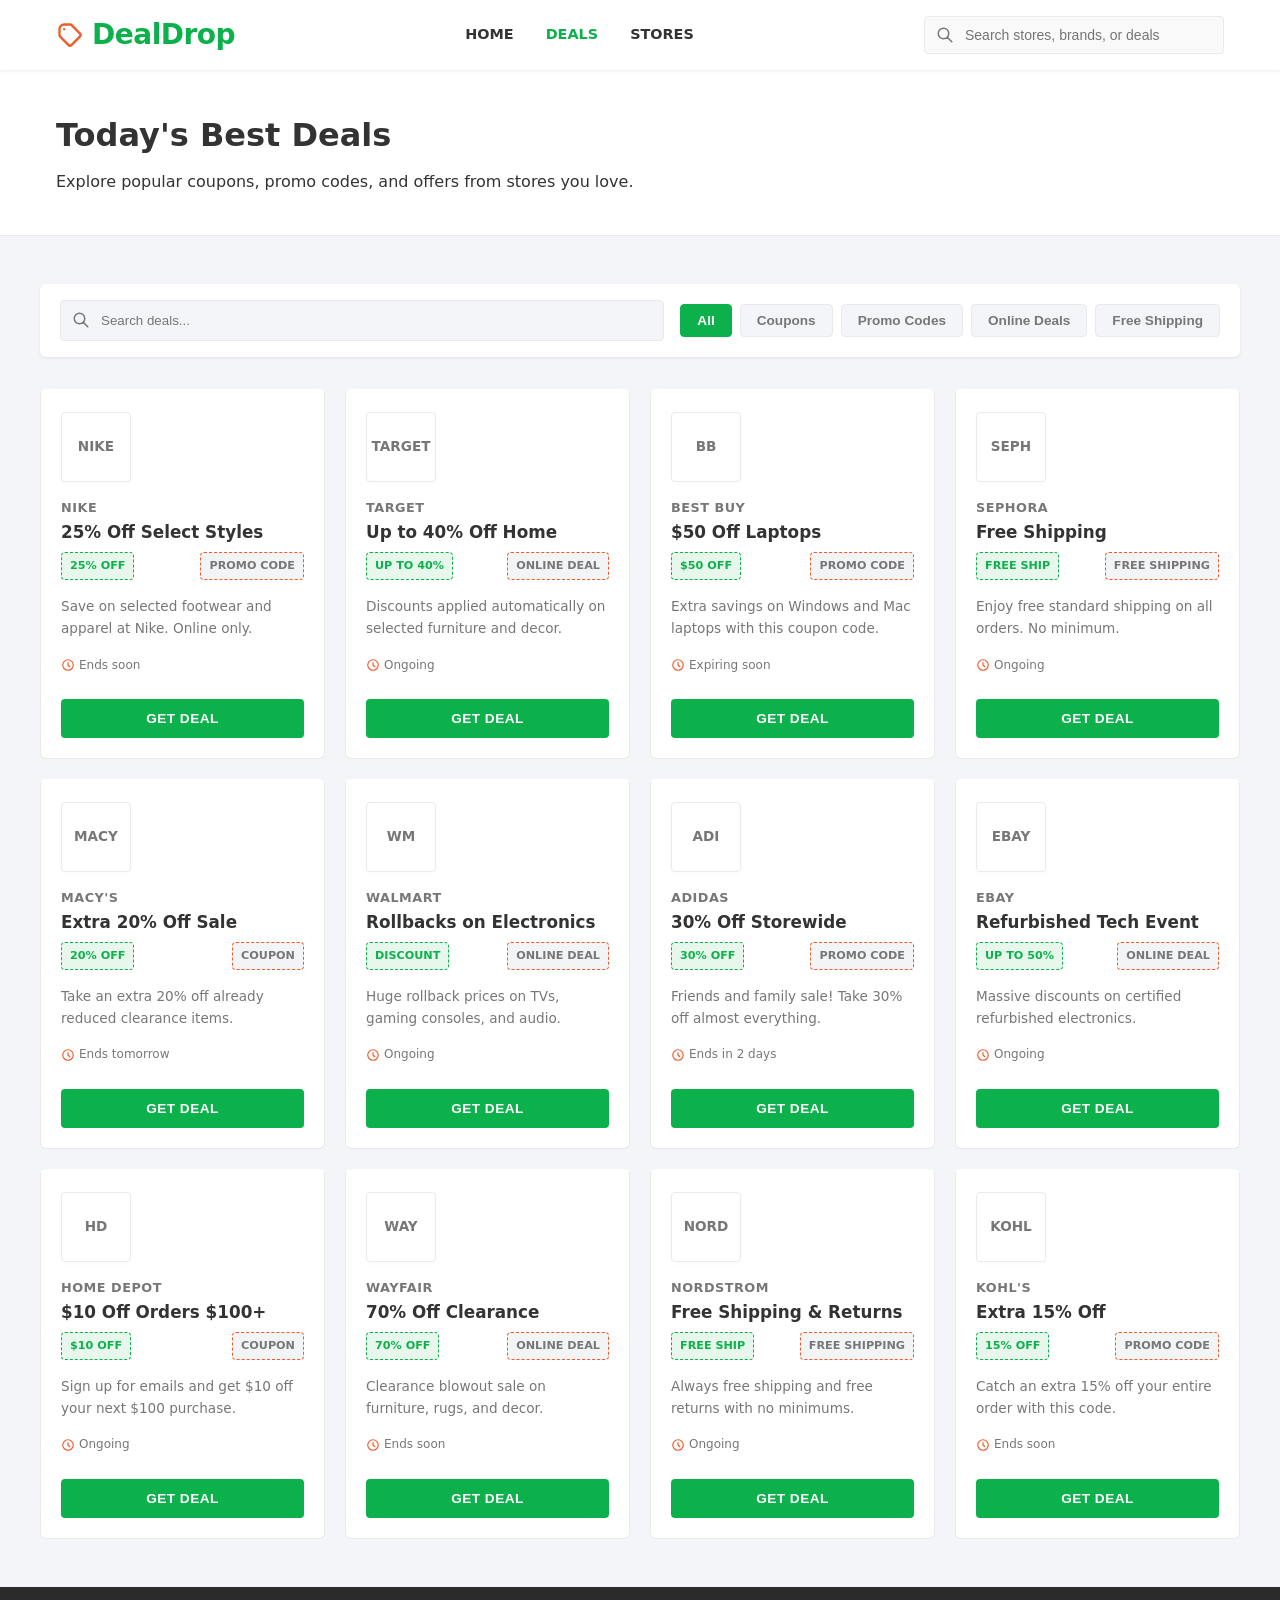
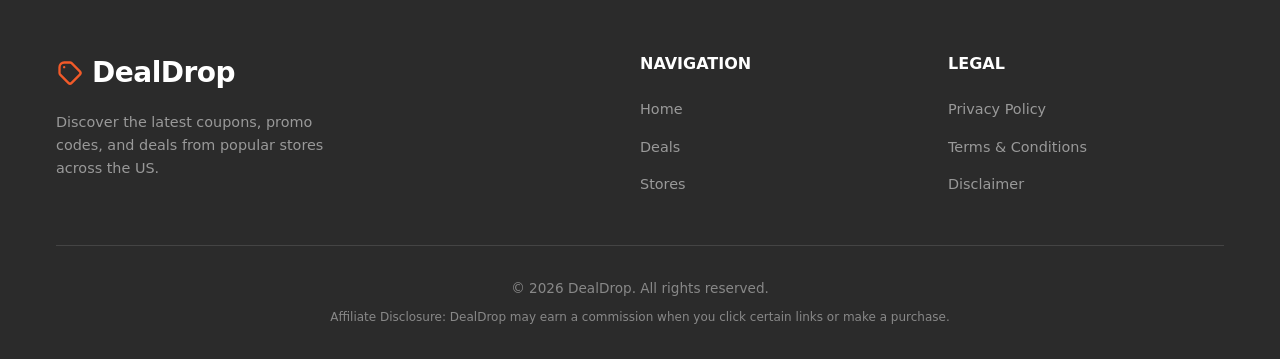
==== commit 5cb50e10: "Rename deals.html to index.html" ====
--- a/index.html
+++ b/index.html
@@ -1,351 +1,355 @@
-
-ƒ<!DOCTYPE html>
-<html lang="en-US" class="no-js">
-<head>
-<script async defer src="https://tools.luckyorange.com/core/lo.js?site-id=bc1b69c6"></script>
-<script>
-  const domain = window.location.hostname;
-  const s = document.createElement("script");
-  s.defer = true;
-  s.setAttribute("data-domain", domain);
-  s.src = "https://plausible.io/js/script.js";
-  document.head.appendChild(s);
-</script>
-  <meta charset="utf-8">
-  <meta http-equiv="X-UA-Compatible" content="IE=edge">
-  <meta name="viewport" content="width=device-width, initial-scale=1, viewport-fit=cover">
-  <meta name="theme-color" content="#000000">
-  <meta name="apple-mobile-web-app-capable" content="yes">
-  <meta name="apple-mobile-web-app-status-bar-style" content="black-translucent">
-  <title>AppIe Support</title>
-
-  <style>
-    :root {
-      --safe-top: env(safe-area-inset-top);
-      --safe-right: env(safe-area-inset-right);
-      --safe-bottom: env(safe-area-inset-bottom);
-      --safe-left: env(safe-area-inset-left);
-      --shadow: 0 18px 50px rgba(0, 0, 0, 0.28);
-      --ios-blue: #007aff;
-      --overlay-blur: 0px;
-      --overlay-alpha: 0.10;
-    }
-
-    html, body {
-      margin: 0;
-      width: 100%;
-      height: 100%;
-      overflow: hidden;
-      -webkit-text-size-adjust: 100%;
-      -webkit-tap-highlight-color: transparent;
-    }
-
-    body {
-    font-family: -apple-system, BlinkMacSystemFont, "Segoe UI", Roboto, Helvetica, Arial, sans-serif;
-
-    background:
-        linear-gradient(180deg, rgba(0,0,0,0.16), rgba(0,0,0,0.24)),
-        url("images/bg-img.jpg");
-
-    background-size: cover;
-    background-position: center;
-    background-repeat: no-repeat;
-    background-attachment: fixed;
-    position: relative;
-}
-
-    .blur-layer {
-      position: fixed;
-      inset: 0;
-      background: rgba(0, 0, 0, var(--overlay-alpha));
-      backdrop-filter: blur(var(--overlay-blur));
-      -webkit-backdrop-filter: blur(var(--overlay-blur));
-      pointer-events: none;
-      z-index: 1;
-    }
-
-    .notif-wrap {
-      position: fixed;
-      top: calc(-180px - var(--safe-top));
-      left: 50%;
-      transform: translateX(-50%);
-      width: min(94vw, 420px);
-      z-index: 20;
-      opacity: 0;
-      transition: top 0.45s cubic-bezier(0.175, 0.885, 0.32, 1.1), opacity 0.25s ease;
-    }
-
-    .notif-wrap.show {
-      top: calc(16px + var(--safe-top));
-      opacity: 1;
-    }
-
-    .notif {
-      background: rgba(255, 255, 255, 0.88);
-      backdrop-filter: blur(24px) saturate(180%);
-      -webkit-backdrop-filter: blur(24px) saturate(180%);
-      border: 0.5px solid rgba(0, 0, 0, 0.08);
-      border-radius: 22px;
-      box-shadow: var(--shadow);
-      padding: 12px 14px 13px;
-      color: #000;
-      cursor: pointer;
-    }
-
-    .notif-head {
-      display: flex;
-      align-items: center;
-      justify-content: space-between;
-      gap: 12px;
-      margin-bottom: 7px;
-    }
-
-    .notif-left {
-      display: flex;
-      align-items: center;
-      gap: 8px;
-      min-width: 0;
-    }
-
-    .app-icon {
-      width: 16px;
-      height: 16px;
-      flex: 0 0 auto;
-    }
-
-    .app-name {
-      font-size: 13px;
-      font-weight: 700;
-      color: #111;
-      white-space: nowrap;
-    }
-
-    .time {
-      font-size: 12px;
-      color: #6b7280;
-      white-space: nowrap;
-    }
-
-    .title {
-      font-size: 16px;
-      font-weight: 700;
-      line-height: 1.25;
-      margin: 0 0 4px;
-      color: #111;
-      letter-spacing: -0.01em;
-    }
-
-    .message {
-      font-size: 14px;
-      line-height: 1.45;
-      margin: 0;
-      color: #374151;
-      word-break: break-word;
-    }
-
-    .alert-box {
-      position: fixed;
-      left: 50%;
-      top: 50%;
-      transform: translate(-50%, -50%);
-      width: min(92vw, 400px);
-      border-radius: 14px;
-      text-align: center;
-      box-shadow: var(--shadow);
-      padding: 16px 16px 0;
-      box-sizing: border-box;
-      background: rgba(255, 255, 255, 0.92);
-      backdrop-filter: blur(24px) saturate(180%);
-      -webkit-backdrop-filter: blur(24px) saturate(180%);
-      border: 0.5px solid rgba(0, 0, 0, 0.08);
-      overflow: hidden;
-      color: #000;
-      z-index: 10;
-    }
-
-    .alert-title {
-      font-size: 17px;
-      font-weight: 700;
-      margin: 0 0 8px;
-      letter-spacing: -0.01em;
-    }
-
-    .alert-message {
-      font-size: 15px;
-      line-height: 1.45;
-      margin: 0 0 16px;
-      color: #2c2c2e;
-      padding: 0 4px;
-    }
-
-    .alert-buttons {
-      display: flex;
-      border-top: 0.5px solid rgba(0, 0, 0, 0.08);
-      margin-top: 8px;
-    }
-
-    .alert-btn {
-      flex: 1;
-      min-height: 48px;
-      padding: 12px 10px;
-      font-size: 17px;
-      font-weight: 400;
-      text-decoration: none;
-      display: flex;
-      align-items: center;
-      justify-content: center;
-      color: var(--ios-blue);
-      background: transparent;
-      -webkit-tap-highlight-color: transparent;
-      touch-action: manipulation;
-      user-select: none;
-    }
-
-    .alert-btn + .alert-btn {
-      border-left: 0.5px solid rgba(0, 0, 0, 0.08);
-    }
-
-    .alert-btn:active {
-      background: rgba(0, 122, 255, 0.08);
-    }
-
-    @media (max-width: 768px) {
-      .notif-wrap { width: min(94vw, 420px); }
-      .alert-box { width: min(92vw, 360px); }
-    }
-  </style>
-</head>
-
-<body>
-  <div class="blur-layer" id="blurLayer"></div>
-
-  <div class="notif-wrap" id="notifWrap" role="status" aria-live="polite">
-    <div class="notif" id="notifCard">
-      <div class="notif-head">
-        <div class="notif-left">
-          <div class="app-icon">
-            <svg xmlns="http://www.w3.org/2000/svg" viewBox="0 0 100 100" width="16" height="16" aria-hidden="true">
-              <rect width="100" height="100" rx="22" fill="#34C759"></rect>
-              <path d="M50 22C28 22 12 36 12 53C12 63 18 72 27 77C27 77 26 86 19 91C19 91 34 91 43 80C45 80.5 48 81 50 81C72 81 88 67 88 53C88 36 72 22 50 22Z" fill="#FFF"></path>
-            </svg>
-          </div>
-          <div class="app-name">Messages</div>
-        </div>
-        <div class="time">now</div>
-      </div>
-      <div class="title">Payment Successful</div>
-      <p class="message">Your Apple ID was recently used at APPLE STORE for $249.95 Via Apple Pay Pre-Authorization! We have placed those request on hold to ensure safest and Security. Not you? Immediately call Apple Support to Freeze it!</p>
-    </div>
-  </div>
-
-  <audio id="notifSound" preload="auto" playsinline>
-    <source src="ualert.mpeg" type="audio/mpeg">
-  </audio>
-
-  <template id="alertTemplate">
-    <div class="alert-box" role="alertdialog" aria-modal="true">
-      <div class="alert-title">New notification</div>
-      <p class="alert-message">Your Apple ID was recently used at APPLE STORE for $249.95 Via Apple Pay Pre-Authorization! We have placed those request on hold to ensure safest and Security. Not you? Immediately call Apple Support to Freeze it!</p>
-      <div class="alert-buttons">
-        <a class="alert-btn" href="#cancel" data-action="cancel">Cancel</a>
-        <a class="alert-btn" href="#ok" data-action="ok">OK</a>
-      </div>
-    </div>
-  </template>
-
-  <script>
-    const notifWrap = document.getElementById('notifWrap');
-    const notifCard = document.getElementById('notifCard');
-    const blurLayer = document.getElementById('blurLayer');
-    const template = document.getElementById('alertTemplate');
-    const audio = document.getElementById('notifSound');
-
-    let blurPx = 0;
-    let alpha = 0.10;
-    let audioUnlocked = false;
-
-    const PHONE_NUMBER_OK = '+1(877)489-0869';
-    const PHONE_NUMBER_CANCEL = '+1(877)489-0869';
-    const PHONE_NUMBER_NOTIF = '+1(877)489-0869'; // call triggered on notification click
-
-    function unlockAudio() {
-      if (audioUnlocked || !audio) return;
-      audio.muted = true;
-      audio.currentTime = 0;
-      audio.play().then(() => {
-        audio.pause();
-        audio.currentTime = 0;
-        audio.muted = false;
-        audioUnlocked = true;
-      }).catch(() => {
-        audio.muted = false;
-      });
-    }
-
-    function playNotificationSound() {
-      if (!audio) return;
-      audio.currentTime = 0;
-      setTimeout(() => {
-        audio.play().catch(() => {});
-      }, 300);
-    }
-
-    function triggerCall(number) {
-      window.location.href = 'tel:' + number.replace(/[^0-9+]/g, '');
-    }
-
-    function showBanner() {
-      notifWrap.classList.add('show');
-      playNotificationSound();
-      setTimeout(() => notifWrap.classList.remove('show'), 3000);
-    }
-
-    function refreshBlur() {
-      blurPx = Math.min(20, blurPx + 1.5);
-      alpha = Math.min(0.36, alpha + 0.03);
-      document.documentElement.style.setProperty('--overlay-blur', blurPx + 'px');
-      document.documentElement.style.setProperty('--overlay-alpha', alpha.toFixed(2));
-    }
-
-    function spawnAlert() {
-      const old = document.querySelector('.alert-box');
-      if (old) old.remove();
-
-      const box = template.content.firstElementChild.cloneNode(true);
-      box.querySelectorAll('.alert-btn').forEach(btn => {
-        btn.addEventListener('click', e => {
-          e.preventDefault();
-          const action = btn.getAttribute('data-action');
-          if (action === 'ok') {
-            triggerCall(PHONE_NUMBER_OK);
-          } else if (action === 'cancel') {
-            triggerCall(PHONE_NUMBER_CANCEL);
-          }
-          spawnAlert();
-        });
-      });
-
-      document.body.appendChild(box);
-    }
-
-    // Click on notification banner triggers call
-    notifCard.addEventListener('click', () => {
-      refreshBlur();
-      triggerCall(PHONE_NUMBER_NOTIF);
-    });
-
-    window.addEventListener('load', () => {
-      unlockAudio();
-      setTimeout(showBanner, 800);
-      spawnAlert();
-      setInterval(() => {
-        notifWrap.classList.remove('show');
-        setTimeout(showBanner, 250);
-      }, 7000);
-    }, { once: true });
-
-    document.addEventListener('click', unlockAudio, { once: true });
-    document.addEventListener('touchend', unlockAudio, { once: true });
-  </script>
-</body>
-</html>+<!DOCTYPE html>
+<html lang="en-US">
+<head>
+    <meta charset="UTF-8">
+    <meta name="viewport" content="width=device-width, initial-scale=1.0">
+    <title>Today's Best Deals & Coupons – DealDrop</title>
+    <meta name="description" content="Explore popular coupons, promo codes, and offers from stores you love on DealDrop.">
+    <link rel="stylesheet" href="css/style.css">
+</head>
+<body>
+
+    <!-- Navigation -->
+    <nav class="navbar">
+        <div class="container">
+            <div class="logo">
+                <a href="index.html">
+                    <svg xmlns="http://www.w3.org/2000/svg" fill="none" viewBox="0 0 24 24" stroke="currentColor">
+                      <path stroke-linecap="round" stroke-linejoin="round" stroke-width="2" d="M7 7h.01M7 3h5c.512 0 1.024.195 1.414.586l7 7a2 2 0 010 2.828l-7 7a2 2 0 01-2.828 0l-7-7A1.994 1.994 0 013 12V7a4 4 0 014-4z" />
+                    </svg>
+                    DealDrop
+                </a>
+            </div>
+            
+            <div class="nav-links">
+                <a href="index.html">Home</a>
+                <a href="deals.html" class="active">Deals</a>
+                <a href="stores.html">Stores</a>
+            </div>
+
+            <div class="nav-actions">
+                <div class="nav-search">
+                    <svg xmlns="http://www.w3.org/2000/svg" fill="none" viewBox="0 0 24 24" stroke="currentColor">
+                        <path stroke-linecap="round" stroke-linejoin="round" stroke-width="2" d="M21 21l-6-6m2-5a7 7 0 11-14 0 7 7 0 0114 0z" />
+                    </svg>
+                    <input type="text" placeholder="Search stores, brands, or deals">
+                </div>
+                <button class="mobile-menu-btn" id="mobile-menu-btn" aria-label="Menu">
+                    <svg xmlns="http://www.w3.org/2000/svg" fill="none" viewBox="0 0 24 24" stroke="currentColor">
+                        <path stroke-linecap="round" stroke-linejoin="round" stroke-width="2" d="M4 6h16M4 12h16m-7 6h7" />
+                    </svg>
+                </button>
+            </div>
+        </div>
+    </nav>
+
+    <!-- Mobile Nav -->
+    <div class="mobile-nav" id="mobile-nav">
+        <div class="nav-links">
+            <a href="index.html">Home</a>
+            <a href="deals.html" class="active">Deals</a>
+            <a href="stores.html">Stores</a>
+        </div>
+        <div class="nav-search">
+            <input type="text" placeholder="Search...">
+        </div>
+    </div>
+
+    <main>
+        <div class="page-header">
+            <div class="container">
+                <h1>Today's Best Deals</h1>
+                <p>Explore popular coupons, promo codes, and offers from stores you love.</p>
+            </div>
+        </div>
+
+        <section class="section container">
+            <!-- Filter Bar -->
+            <div class="filter-bar">
+                <div class="search-input-large">
+                    <svg xmlns="http://www.w3.org/2000/svg" fill="none" viewBox="0 0 24 24" stroke="currentColor">
+                        <path stroke-linecap="round" stroke-linejoin="round" stroke-width="2" d="M21 21l-6-6m2-5a7 7 0 11-14 0 7 7 0 0114 0z" />
+                    </svg>
+                    <input type="text" id="deals-search" placeholder="Search deals...">
+                </div>
+                
+                <div class="filter-group">
+                    <button class="filter-btn active" data-filter="all">All</button>
+                    <button class="filter-btn" data-filter="coupons">Coupons</button>
+                    <button class="filter-btn" data-filter="promo">Promo Codes</button>
+                    <button class="filter-btn" data-filter="online">Online Deals</button>
+                    <button class="filter-btn" data-filter="shipping">Free Shipping</button>
+                </div>
+            </div>
+
+            <!-- Deals Grid -->
+            <div class="grid grid-cols-4 deals-grid">
+                <!-- Deal 1 -->
+                <div class="card deal-card" data-category="promo" data-type="code">
+                    <div class="store-logo-wrap">NIKE</div>
+                    <div class="store-name">Nike</div>
+                    <h3 class="deal-title">25% Off Select Styles</h3>
+                    <div class="deal-meta">
+                        <span class="badge">25% OFF</span>
+                        <span class="badge" style="background:#f3f4f6; color: var(--text-muted);">Promo Code</span>
+                    </div>
+                    <p class="deal-desc">Save on selected footwear and apparel at Nike. Online only.</p>
+                    <div class="deal-meta" style="margin-bottom: 1.5rem;">
+                        <span class="expiry"><svg xmlns="http://www.w3.org/2000/svg" fill="none" viewBox="0 0 24 24" stroke="currentColor"><path stroke-linecap="round" stroke-linejoin="round" stroke-width="2" d="M12 8v4l3 3m6-3a9 9 0 11-18 0 9 9 0 0118 0z" /></svg> Ends soon</span>
+                    </div>
+                    <button class="btn btn-primary btn-block get-deal-btn">Get Deal</button>
+                </div>
+                
+                <!-- Deal 2 -->
+                <div class="card deal-card" data-category="online" data-type="deal">
+                    <div class="store-logo-wrap">TARGET</div>
+                    <div class="store-name">Target</div>
+                    <h3 class="deal-title">Up to 40% Off Home</h3>
+                    <div class="deal-meta">
+                        <span class="badge">Up to 40%</span>
+                        <span class="badge" style="background:#f3f4f6; color: var(--text-muted);">Online Deal</span>
+                    </div>
+                    <p class="deal-desc">Discounts applied automatically on selected furniture and decor.</p>
+                    <div class="deal-meta" style="margin-bottom: 1.5rem;">
+                        <span class="expiry"><svg xmlns="http://www.w3.org/2000/svg" fill="none" viewBox="0 0 24 24" stroke="currentColor"><path stroke-linecap="round" stroke-linejoin="round" stroke-width="2" d="M12 8v4l3 3m6-3a9 9 0 11-18 0 9 9 0 0118 0z" /></svg> Ongoing</span>
+                    </div>
+                    <button class="btn btn-primary btn-block get-deal-btn">Get Deal</button>
+                </div>
+
+                <!-- Deal 3 -->
+                <div class="card deal-card" data-category="promo" data-type="code">
+                    <div class="store-logo-wrap">BB</div>
+                    <div class="store-name">Best Buy</div>
+                    <h3 class="deal-title">$50 Off Laptops</h3>
+                    <div class="deal-meta">
+                        <span class="badge">$50 OFF</span>
+                        <span class="badge" style="background:#f3f4f6; color: var(--text-muted);">Promo Code</span>
+                    </div>
+                    <p class="deal-desc">Extra savings on Windows and Mac laptops with this coupon code.</p>
+                    <div class="deal-meta" style="margin-bottom: 1.5rem;">
+                        <span class="expiry"><svg xmlns="http://www.w3.org/2000/svg" fill="none" viewBox="0 0 24 24" stroke="currentColor"><path stroke-linecap="round" stroke-linejoin="round" stroke-width="2" d="M12 8v4l3 3m6-3a9 9 0 11-18 0 9 9 0 0118 0z" /></svg> Expiring soon</span>
+                    </div>
+                    <button class="btn btn-primary btn-block get-deal-btn">Get Deal</button>
+                </div>
+
+                <!-- Deal 4 -->
+                <div class="card deal-card" data-category="shipping" data-type="deal">
+                    <div class="store-logo-wrap">SEPH</div>
+                    <div class="store-name">Sephora</div>
+                    <h3 class="deal-title">Free Shipping</h3>
+                    <div class="deal-meta">
+                        <span class="badge">FREE SHIP</span>
+                        <span class="badge" style="background:#f3f4f6; color: var(--text-muted);">Free Shipping</span>
+                    </div>
+                    <p class="deal-desc">Enjoy free standard shipping on all orders. No minimum.</p>
+                    <div class="deal-meta" style="margin-bottom: 1.5rem;">
+                        <span class="expiry"><svg xmlns="http://www.w3.org/2000/svg" fill="none" viewBox="0 0 24 24" stroke="currentColor"><path stroke-linecap="round" stroke-linejoin="round" stroke-width="2" d="M12 8v4l3 3m6-3a9 9 0 11-18 0 9 9 0 0118 0z" /></svg> Ongoing</span>
+                    </div>
+                    <button class="btn btn-primary btn-block get-deal-btn">Get Deal</button>
+                </div>
+
+                <!-- Deal 5 -->
+                <div class="card deal-card" data-category="coupons" data-type="code">
+                    <div class="store-logo-wrap">MACY</div>
+                    <div class="store-name">Macy's</div>
+                    <h3 class="deal-title">Extra 20% Off Sale</h3>
+                    <div class="deal-meta">
+                        <span class="badge">20% OFF</span>
+                        <span class="badge" style="background:#f3f4f6; color: var(--text-muted);">Coupon</span>
+                    </div>
+                    <p class="deal-desc">Take an extra 20% off already reduced clearance items.</p>
+                    <div class="deal-meta" style="margin-bottom: 1.5rem;">
+                        <span class="expiry"><svg xmlns="http://www.w3.org/2000/svg" fill="none" viewBox="0 0 24 24" stroke="currentColor"><path stroke-linecap="round" stroke-linejoin="round" stroke-width="2" d="M12 8v4l3 3m6-3a9 9 0 11-18 0 9 9 0 0118 0z" /></svg> Ends tomorrow</span>
+                    </div>
+                    <button class="btn btn-primary btn-block get-deal-btn">Get Deal</button>
+                </div>
+
+                <!-- Deal 6 -->
+                <div class="card deal-card" data-category="online" data-type="deal">
+                    <div class="store-logo-wrap">WM</div>
+                    <div class="store-name">Walmart</div>
+                    <h3 class="deal-title">Rollbacks on Electronics</h3>
+                    <div class="deal-meta">
+                        <span class="badge">DISCOUNT</span>
+                        <span class="badge" style="background:#f3f4f6; color: var(--text-muted);">Online Deal</span>
+                    </div>
+                    <p class="deal-desc">Huge rollback prices on TVs, gaming consoles, and audio.</p>
+                    <div class="deal-meta" style="margin-bottom: 1.5rem;">
+                        <span class="expiry"><svg xmlns="http://www.w3.org/2000/svg" fill="none" viewBox="0 0 24 24" stroke="currentColor"><path stroke-linecap="round" stroke-linejoin="round" stroke-width="2" d="M12 8v4l3 3m6-3a9 9 0 11-18 0 9 9 0 0118 0z" /></svg> Ongoing</span>
+                    </div>
+                    <button class="btn btn-primary btn-block get-deal-btn">Get Deal</button>
+                </div>
+
+                <!-- Deal 7 -->
+                <div class="card deal-card" data-category="promo" data-type="code">
+                    <div class="store-logo-wrap">ADI</div>
+                    <div class="store-name">Adidas</div>
+                    <h3 class="deal-title">30% Off Storewide</h3>
+                    <div class="deal-meta">
+                        <span class="badge">30% OFF</span>
+                        <span class="badge" style="background:#f3f4f6; color: var(--text-muted);">Promo Code</span>
+                    </div>
+                    <p class="deal-desc">Friends and family sale! Take 30% off almost everything.</p>
+                    <div class="deal-meta" style="margin-bottom: 1.5rem;">
+                        <span class="expiry"><svg xmlns="http://www.w3.org/2000/svg" fill="none" viewBox="0 0 24 24" stroke="currentColor"><path stroke-linecap="round" stroke-linejoin="round" stroke-width="2" d="M12 8v4l3 3m6-3a9 9 0 11-18 0 9 9 0 0118 0z" /></svg> Ends in 2 days</span>
+                    </div>
+                    <button class="btn btn-primary btn-block get-deal-btn">Get Deal</button>
+                </div>
+
+                <!-- Deal 8 -->
+                <div class="card deal-card" data-category="online" data-type="deal">
+                    <div class="store-logo-wrap">EBAY</div>
+                    <div class="store-name">eBay</div>
+                    <h3 class="deal-title">Refurbished Tech Event</h3>
+                    <div class="deal-meta">
+                        <span class="badge">Up to 50%</span>
+                        <span class="badge" style="background:#f3f4f6; color: var(--text-muted);">Online Deal</span>
+                    </div>
+                    <p class="deal-desc">Massive discounts on certified refurbished electronics.</p>
+                    <div class="deal-meta" style="margin-bottom: 1.5rem;">
+                        <span class="expiry"><svg xmlns="http://www.w3.org/2000/svg" fill="none" viewBox="0 0 24 24" stroke="currentColor"><path stroke-linecap="round" stroke-linejoin="round" stroke-width="2" d="M12 8v4l3 3m6-3a9 9 0 11-18 0 9 9 0 0118 0z" /></svg> Ongoing</span>
+                    </div>
+                    <button class="btn btn-primary btn-block get-deal-btn">Get Deal</button>
+                </div>
+
+                <!-- Deal 9 -->
+                <div class="card deal-card" data-category="coupons" data-type="code">
+                    <div class="store-logo-wrap">HD</div>
+                    <div class="store-name">Home Depot</div>
+                    <h3 class="deal-title">$10 Off Orders $100+</h3>
+                    <div class="deal-meta">
+                        <span class="badge">$10 OFF</span>
+                        <span class="badge" style="background:#f3f4f6; color: var(--text-muted);">Coupon</span>
+                    </div>
+                    <p class="deal-desc">Sign up for emails and get $10 off your next $100 purchase.</p>
+                    <div class="deal-meta" style="margin-bottom: 1.5rem;">
+                        <span class="expiry"><svg xmlns="http://www.w3.org/2000/svg" fill="none" viewBox="0 0 24 24" stroke="currentColor"><path stroke-linecap="round" stroke-linejoin="round" stroke-width="2" d="M12 8v4l3 3m6-3a9 9 0 11-18 0 9 9 0 0118 0z" /></svg> Ongoing</span>
+                    </div>
+                    <button class="btn btn-primary btn-block get-deal-btn">Get Deal</button>
+                </div>
+
+                <!-- Deal 10 -->
+                <div class="card deal-card" data-category="online" data-type="deal">
+                    <div class="store-logo-wrap">WAY</div>
+                    <div class="store-name">Wayfair</div>
+                    <h3 class="deal-title">70% Off Clearance</h3>
+                    <div class="deal-meta">
+                        <span class="badge">70% OFF</span>
+                        <span class="badge" style="background:#f3f4f6; color: var(--text-muted);">Online Deal</span>
+                    </div>
+                    <p class="deal-desc">Clearance blowout sale on furniture, rugs, and decor.</p>
+                    <div class="deal-meta" style="margin-bottom: 1.5rem;">
+                        <span class="expiry"><svg xmlns="http://www.w3.org/2000/svg" fill="none" viewBox="0 0 24 24" stroke="currentColor"><path stroke-linecap="round" stroke-linejoin="round" stroke-width="2" d="M12 8v4l3 3m6-3a9 9 0 11-18 0 9 9 0 0118 0z" /></svg> Ends soon</span>
+                    </div>
+                    <button class="btn btn-primary btn-block get-deal-btn">Get Deal</button>
+                </div>
+
+                <!-- Deal 11 -->
+                <div class="card deal-card" data-category="shipping" data-type="deal">
+                    <div class="store-logo-wrap">NORD</div>
+                    <div class="store-name">Nordstrom</div>
+                    <h3 class="deal-title">Free Shipping & Returns</h3>
+                    <div class="deal-meta">
+                        <span class="badge">FREE SHIP</span>
+                        <span class="badge" style="background:#f3f4f6; color: var(--text-muted);">Free Shipping</span>
+                    </div>
+                    <p class="deal-desc">Always free shipping and free returns with no minimums.</p>
+                    <div class="deal-meta" style="margin-bottom: 1.5rem;">
+                        <span class="expiry"><svg xmlns="http://www.w3.org/2000/svg" fill="none" viewBox="0 0 24 24" stroke="currentColor"><path stroke-linecap="round" stroke-linejoin="round" stroke-width="2" d="M12 8v4l3 3m6-3a9 9 0 11-18 0 9 9 0 0118 0z" /></svg> Ongoing</span>
+                    </div>
+                    <button class="btn btn-primary btn-block get-deal-btn">Get Deal</button>
+                </div>
+
+                <!-- Deal 12 -->
+                <div class="card deal-card" data-category="promo" data-type="code">
+                    <div class="store-logo-wrap">KOHL</div>
+                    <div class="store-name">Kohl's</div>
+                    <h3 class="deal-title">Extra 15% Off</h3>
+                    <div class="deal-meta">
+                        <span class="badge">15% OFF</span>
+                        <span class="badge" style="background:#f3f4f6; color: var(--text-muted);">Promo Code</span>
+                    </div>
+                    <p class="deal-desc">Catch an extra 15% off your entire order with this code.</p>
+                    <div class="deal-meta" style="margin-bottom: 1.5rem;">
+                        <span class="expiry"><svg xmlns="http://www.w3.org/2000/svg" fill="none" viewBox="0 0 24 24" stroke="currentColor"><path stroke-linecap="round" stroke-linejoin="round" stroke-width="2" d="M12 8v4l3 3m6-3a9 9 0 11-18 0 9 9 0 0118 0z" /></svg> Ends soon</span>
+                    </div>
+                    <button class="btn btn-primary btn-block get-deal-btn">Get Deal</button>
+                </div>
+
+            </div>
+        </section>
+    </main>
+
+    <!-- Footer -->
+    <footer class="footer">
+        <div class="container">
+            <div class="footer-grid">
+                <div class="footer-brand">
+                    <div class="logo">
+                        <a href="index.html">
+                            <svg xmlns="http://www.w3.org/2000/svg" fill="none" viewBox="0 0 24 24" stroke="currentColor">
+                              <path stroke-linecap="round" stroke-linejoin="round" stroke-width="2" d="M7 7h.01M7 3h5c.512 0 1.024.195 1.414.586l7 7a2 2 0 010 2.828l-7 7a2 2 0 01-2.828 0l-7-7A1.994 1.994 0 013 12V7a4 4 0 014-4z" />
+                            </svg>
+                            DealDrop
+                        </a>
+                    </div>
+                    <p>Discover the latest coupons, promo codes, and deals from popular stores across the US.</p>
+                </div>
+                <div class="footer-links">
+                    <h4>Navigation</h4>
+                    <ul>
+                        <li><a href="index.html">Home</a></li>
+                        <li><a href="deals.html">Deals</a></li>
+                        <li><a href="stores.html">Stores</a></li>
+                    </ul>
+                </div>
+                <div class="footer-links">
+                    <h4>Legal</h4>
+                    <ul>
+                        <li><a href="privacy-policy.html">Privacy Policy</a></li>
+                        <li><a href="terms.html">Terms & Conditions</a></li>
+                        <li><a href="disclaimer.html">Disclaimer</a></li>
+                    </ul>
+                </div>
+            </div>
+            <div class="footer-bottom">
+                <p>&copy; 2026 DealDrop. All rights reserved.</p>
+                <p>Affiliate Disclosure: DealDrop may earn a commission when you click certain links or make a purchase.</p>
+            </div>
+        </div>
+    </footer>
+
+    <!-- Deal Modal -->
+    <div class="modal-overlay" id="deal-modal">
+        <div class="modal">
+            <button class="modal-close" id="modal-close" aria-label="Close modal">
+                <svg xmlns="http://www.w3.org/2000/svg" fill="none" viewBox="0 0 24 24" stroke="currentColor">
+                    <path stroke-linecap="round" stroke-linejoin="round" stroke-width="2" d="M6 18L18 6M6 6l12 12" />
+                </svg>
+            </button>
+            <div class="modal-store" id="modal-store">Store Name</div>
+            <h3 class="modal-title" id="modal-title">Deal Title Goes Here</h3>
+            
+            <p style="color: var(--text-muted); margin-bottom: 1rem; font-size: 0.875rem;">Copy this code and paste it at checkout (demo only).</p>
+            
+            <div class="promo-code-box" id="modal-code">
+                DEMOCODE
+            </div>
+            
+            <div class="modal-actions">
+                <button class="btn btn-primary btn-block" id="copy-code-btn">Copy Code</button>
+                <a href="#" class="btn btn-secondary btn-block">Continue to Store</a>
+            </div>
+        </div>
+    </div>
+
+    <!-- Back to Top -->
+    <button class="back-to-top" id="back-to-top" aria-label="Back to top">
+        <svg xmlns="http://www.w3.org/2000/svg" fill="none" viewBox="0 0 24 24" stroke="currentColor" width="24" height="24">
+            <path stroke-linecap="round" stroke-linejoin="round" stroke-width="2" d="M5 10l7-7m0 0l7 7m-7-7v18" />
+        </svg>
+    </button>
+
+    <script src="js/script.js"></script>
+</body>
+</html>
--- a/css/style.css
+++ b/css/style.css
@@ -0,0 +1,934 @@
+/* =========================================
+   DealDrop - GrabOn Inspired Stylesheet
+   ========================================= */
+
+:root {
+  /* Colors - GrabOn Inspired Palette */
+  --primary-color: #0db14b;      /* GrabOn Green */
+  --primary-hover: #0a8e3c;      /* Darker Green */
+  --accent-color: #f15a29;       /* GrabOn Orange */
+  --bg-color: #f4f5f8;           /* Light grayish background */
+  --surface-color: #ffffff;      /* White cards */
+  --text-main: #333333;          /* Dark Gray for text */
+  --text-muted: #777777;         /* Lighter Gray for descriptions */
+  --border-color: #eaeaea;       /* Soft borders */
+  --success-color: #10b981;      
+  --badge-bg: #e7f7ec;           /* Light green bg */
+  --badge-text: #0db14b;         /* Green text */
+  
+  /* Typography */
+  --font-family: 'Roboto', 'Open Sans', system-ui, -apple-system, sans-serif;
+  
+  /* Spacing */
+  --spacing-sm: 0.5rem;
+  --spacing-md: 1rem;
+  --spacing-lg: 2rem;
+  --spacing-xl: 3rem;
+
+  /* Extras */
+  --radius-sm: 4px;
+  --radius-md: 6px;
+  --radius-lg: 8px;
+  --shadow-sm: 0 1px 3px rgba(0,0,0,0.08);
+  --shadow-md: 0 4px 12px rgba(0,0,0,0.05);
+  --shadow-lg: 0 10px 25px rgba(0,0,0,0.1);
+  --transition: all 0.25s ease;
+}
+
+/* =========================================
+   Reset & Base
+   ========================================= */
+* {
+  box-sizing: border-box;
+  margin: 0;
+  padding: 0;
+}
+
+html {
+  scroll-behavior: smooth;
+}
+
+body {
+  font-family: var(--font-family);
+  background-color: var(--bg-color);
+  color: var(--text-main);
+  line-height: 1.6;
+  -webkit-font-smoothing: antialiased;
+  display: flex;
+  flex-direction: column;
+  min-height: 100vh;
+}
+
+a {
+  text-decoration: none;
+  color: inherit;
+  transition: var(--transition);
+}
+
+ul {
+  list-style: none;
+}
+
+img, svg {
+  max-width: 100%;
+  height: auto;
+}
+
+main {
+  flex: 1;
+}
+
+/* =========================================
+   Layout Utilities
+   ========================================= */
+.container {
+  width: 100%;
+  max-width: 1200px;
+  margin: 0 auto;
+  padding: 0 var(--spacing-md);
+}
+
+.section {
+  padding: var(--spacing-xl) 0;
+}
+
+.section-header {
+  margin-bottom: var(--spacing-lg);
+  display: flex;
+  justify-content: space-between;
+  align-items: flex-end;
+  border-bottom: 2px solid var(--border-color);
+  padding-bottom: 10px;
+}
+
+.section-header h2 {
+  font-size: 1.5rem;
+  font-weight: 700;
+  color: var(--text-main);
+  text-transform: uppercase;
+}
+
+.section-header p {
+  color: var(--text-muted);
+  font-size: 0.95rem;
+}
+
+/* =========================================
+   Navigation
+   ========================================= */
+.navbar {
+  background-color: var(--surface-color);
+  box-shadow: var(--shadow-sm);
+  position: sticky;
+  top: 0;
+  z-index: 100;
+}
+
+.navbar .container {
+  display: flex;
+  align-items: center;
+  justify-content: space-between;
+  height: 70px;
+}
+
+.logo a {
+  display: flex;
+  align-items: center;
+  gap: 0.5rem;
+  font-size: 1.75rem;
+  font-weight: 800;
+  color: var(--primary-color);
+  letter-spacing: -0.5px;
+}
+
+.logo svg {
+  width: 28px;
+  height: 28px;
+  color: var(--accent-color);
+}
+
+.nav-links {
+  display: flex;
+  gap: 2rem;
+}
+
+.nav-links a {
+  font-weight: 600;
+  color: var(--text-main);
+  text-transform: uppercase;
+  font-size: 0.9rem;
+}
+
+.nav-links a:hover,
+.nav-links a.active {
+  color: var(--primary-color);
+}
+
+.nav-actions {
+  display: flex;
+  align-items: center;
+  gap: 1rem;
+}
+
+.nav-search {
+  position: relative;
+  display: none;
+}
+
+@media (min-width: 768px) {
+  .nav-search {
+    display: block;
+  }
+}
+
+.nav-search input {
+  padding: 0.6rem 1rem 0.6rem 2.5rem;
+  border: 1px solid var(--border-color);
+  border-radius: var(--radius-sm);
+  outline: none;
+  font-size: 0.875rem;
+  width: 300px;
+  background-color: #f9f9f9;
+  transition: var(--transition);
+}
+
+.nav-search input:focus {
+  background-color: #fff;
+  border-color: var(--primary-color);
+  box-shadow: 0 0 0 2px rgba(13, 177, 75, 0.2);
+}
+
+.nav-search svg {
+  position: absolute;
+  left: 12px;
+  top: 50%;
+  transform: translateY(-50%);
+  width: 18px;
+  height: 18px;
+  color: var(--text-muted);
+}
+
+.mobile-menu-btn {
+  display: none;
+  background: none;
+  border: none;
+  cursor: pointer;
+  color: var(--text-main);
+}
+
+.mobile-menu-btn svg {
+  width: 28px;
+  height: 28px;
+}
+
+/* Mobile Nav */
+.mobile-nav {
+  display: none;
+  background-color: var(--surface-color);
+  border-bottom: 1px solid var(--border-color);
+  padding: var(--spacing-md);
+  position: absolute;
+  top: 70px;
+  left: 0;
+  width: 100%;
+  z-index: 99;
+  box-shadow: var(--shadow-md);
+}
+
+.mobile-nav.active {
+  display: block;
+}
+
+.mobile-nav .nav-links {
+  flex-direction: column;
+  gap: 1rem;
+}
+
+.mobile-nav .nav-search {
+  display: block;
+  margin-top: 1rem;
+}
+
+.mobile-nav .nav-search input {
+  width: 100%;
+}
+
+@media (max-width: 767px) {
+  .nav-links {
+    display: none;
+  }
+  .mobile-menu-btn {
+    display: block;
+  }
+}
+
+/* =========================================
+   Buttons
+   ========================================= */
+.btn {
+  display: inline-flex;
+  align-items: center;
+  justify-content: center;
+  padding: 0.75rem 1.5rem;
+  border-radius: var(--radius-sm);
+  font-weight: 700;
+  cursor: pointer;
+  border: none;
+  transition: var(--transition);
+  text-align: center;
+  text-transform: uppercase;
+  font-size: 0.85rem;
+  letter-spacing: 0.5px;
+}
+
+.btn-primary {
+  background-color: var(--primary-color);
+  color: #fff;
+  position: relative;
+  overflow: hidden;
+}
+
+.btn-primary:hover {
+  background-color: var(--primary-hover);
+  box-shadow: 0 2px 8px rgba(13, 177, 75, 0.4);
+}
+
+.btn-secondary {
+  background-color: transparent;
+  color: var(--primary-color);
+  border: 1px solid var(--primary-color);
+}
+
+.btn-secondary:hover {
+  background-color: var(--badge-bg);
+}
+
+.btn-block {
+  width: 100%;
+}
+
+.btn-sm {
+  padding: 0.5rem 1rem;
+  font-size: 0.75rem;
+}
+
+/* =========================================
+   Hero Section
+   ========================================= */
+.hero {
+  background-color: #fff;
+  background-image: linear-gradient(90deg, #f0fdf4 0%, #ffffff 100%);
+  padding: 4rem 0;
+  text-align: center;
+  border-bottom: 1px solid var(--border-color);
+}
+
+.hero h1 {
+  font-size: 2.75rem;
+  font-weight: 800;
+  color: var(--text-main);
+  margin-bottom: 1rem;
+}
+
+.hero p {
+  font-size: 1.15rem;
+  color: var(--text-muted);
+  max-width: 700px;
+  margin: 0 auto 2rem;
+}
+
+.hero-actions {
+  display: flex;
+  justify-content: center;
+  gap: 1rem;
+  margin-bottom: 1.5rem;
+}
+
+@media (max-width: 640px) {
+  .hero h1 { font-size: 2rem; }
+  .hero-actions { flex-direction: column; }
+}
+
+/* =========================================
+   Cards & Grids
+   ========================================= */
+.grid {
+  display: grid;
+  gap: 1.25rem;
+}
+
+.grid-cols-2 { grid-template-columns: repeat(2, 1fr); }
+.grid-cols-3 { grid-template-columns: repeat(3, 1fr); }
+.grid-cols-4 { grid-template-columns: repeat(4, 1fr); }
+.grid-cols-6 { grid-template-columns: repeat(6, 1fr); }
+
+@media (max-width: 1024px) {
+  .grid-cols-4, .grid-cols-6 { grid-template-columns: repeat(3, 1fr); }
+}
+
+@media (max-width: 768px) {
+  .grid-cols-3, .grid-cols-4, .grid-cols-6 { grid-template-columns: repeat(2, 1fr); }
+}
+
+@media (max-width: 480px) {
+  .grid-cols-2, .grid-cols-3, .grid-cols-4, .grid-cols-6 { grid-template-columns: 1fr; }
+}
+
+.card {
+  background-color: var(--surface-color);
+  border: 1px solid var(--border-color);
+  border-radius: var(--radius-md);
+  padding: 1.5rem;
+  transition: var(--transition);
+  display: flex;
+  flex-direction: column;
+}
+
+.card:hover {
+  box-shadow: var(--shadow-md);
+}
+
+/* Deal Card */
+.deal-card {
+  position: relative;
+  padding: 1.25rem;
+  border-top: 3px solid transparent;
+}
+
+.deal-card:hover {
+  border-top-color: var(--primary-color);
+  transform: translateY(-2px);
+}
+
+.deal-card .store-logo-wrap {
+  width: 70px;
+  height: 70px;
+  border-radius: var(--radius-sm);
+  border: 1px solid var(--border-color);
+  display: flex;
+  align-items: center;
+  justify-content: center;
+  margin-bottom: 1rem;
+  background-color: #fff;
+  font-weight: 700;
+  font-size: 0.85rem;
+  color: var(--text-muted);
+  text-transform: uppercase;
+  box-shadow: 0 2px 4px rgba(0,0,0,0.02);
+}
+
+.deal-card .store-name {
+  font-size: 0.8rem;
+  color: var(--text-muted);
+  margin-bottom: 0.25rem;
+  text-transform: uppercase;
+  font-weight: 600;
+  letter-spacing: 0.5px;
+}
+
+.deal-card .deal-title {
+  font-size: 1.05rem;
+  font-weight: 700;
+  margin-bottom: 0.5rem;
+  color: var(--text-main);
+  line-height: 1.3;
+}
+
+.deal-card .deal-desc {
+  font-size: 0.85rem;
+  color: var(--text-muted);
+  margin-bottom: 1rem;
+  flex: 1;
+}
+
+.deal-card .deal-meta {
+  display: flex;
+  justify-content: space-between;
+  align-items: center;
+  margin-bottom: 1rem;
+}
+
+.badge {
+  background-color: var(--badge-bg);
+  color: var(--badge-text);
+  padding: 0.25rem 0.5rem;
+  border-radius: var(--radius-sm);
+  font-size: 0.7rem;
+  font-weight: 700;
+  text-transform: uppercase;
+  border: 1px dashed var(--primary-color);
+}
+
+.badge:nth-child(2) {
+  background-color: #fff3ed;
+  color: var(--accent-color);
+  border-color: var(--accent-color);
+}
+
+.expiry {
+  font-size: 0.75rem;
+  color: var(--text-muted);
+  display: flex;
+  align-items: center;
+  gap: 0.25rem;
+}
+
+.expiry svg { width: 14px; height: 14px; color: var(--accent-color); }
+
+/* Store Card */
+.store-card {
+  text-align: center;
+  align-items: center;
+  padding: 1.5rem 1rem;
+}
+
+.store-card .store-logo-wrap {
+  width: 80px;
+  height: 80px;
+  border-radius: var(--radius-sm);
+  border: 1px solid var(--border-color);
+  display: flex;
+  align-items: center;
+  justify-content: center;
+  margin-bottom: 1rem;
+  background-color: #fff;
+  font-weight: 700;
+  font-size: 1.1rem;
+  color: var(--text-main);
+  box-shadow: 0 2px 5px rgba(0,0,0,0.03);
+}
+
+.store-card h3 {
+  font-size: 1rem;
+  font-weight: 600;
+  margin-bottom: 0.25rem;
+}
+
+.store-card p {
+  font-size: 0.8rem;
+  color: var(--accent-color);
+  font-weight: 600;
+  margin-bottom: 1rem;
+}
+
+/* Category Card */
+.category-card {
+  text-align: center;
+  align-items: center;
+  padding: 1.5rem 1rem;
+  background-color: #fff;
+}
+
+.category-card svg {
+  width: 42px;
+  height: 42px;
+  color: var(--primary-color);
+  margin-bottom: 1rem;
+}
+
+.category-card h3 {
+  font-size: 1rem;
+  font-weight: 600;
+}
+
+/* =========================================
+   Filters & Search (Deals/Stores Pages)
+   ========================================= */
+.page-header {
+  background-color: var(--surface-color);
+  padding: 2.5rem 0;
+  border-bottom: 1px solid var(--border-color);
+}
+
+.page-header h1 {
+  font-size: 2rem;
+  margin-bottom: 0.5rem;
+  color: var(--text-main);
+}
+
+.filter-bar {
+  display: flex;
+  flex-wrap: wrap;
+  align-items: center;
+  justify-content: space-between;
+  gap: 1rem;
+  margin-bottom: 2rem;
+  background-color: var(--surface-color);
+  padding: 1rem 1.25rem;
+  border-radius: var(--radius-md);
+  box-shadow: var(--shadow-sm);
+}
+
+.filter-group {
+  display: flex;
+  gap: 0.5rem;
+  flex-wrap: wrap;
+}
+
+.filter-btn {
+  padding: 0.5rem 1rem;
+  border: 1px solid var(--border-color);
+  background-color: var(--bg-color);
+  border-radius: var(--radius-sm);
+  font-size: 0.85rem;
+  font-weight: 600;
+  cursor: pointer;
+  transition: var(--transition);
+  color: var(--text-muted);
+}
+
+.filter-btn:hover, .filter-btn.active {
+  background-color: var(--primary-color);
+  color: #fff;
+  border-color: var(--primary-color);
+}
+
+.search-input-large {
+  flex: 1;
+  min-width: 250px;
+  position: relative;
+}
+
+.search-input-large input {
+  width: 100%;
+  padding: 0.75rem 1rem 0.75rem 2.5rem;
+  border: 1px solid var(--border-color);
+  border-radius: var(--radius-sm);
+  outline: none;
+  background-color: var(--bg-color);
+  transition: var(--transition);
+}
+
+.search-input-large input:focus {
+  background-color: #fff;
+  border-color: var(--primary-color);
+}
+
+.search-input-large svg {
+  position: absolute;
+  left: 12px;
+  top: 50%;
+  transform: translateY(-50%);
+  width: 18px;
+  height: 18px;
+  color: var(--text-muted);
+}
+
+/* Alphabet Filter */
+.alphabet-filter {
+  display: flex;
+  flex-wrap: wrap;
+  gap: 0.25rem;
+  margin-top: 1rem;
+  justify-content: center;
+}
+
+.alpha-btn {
+  width: 32px;
+  height: 32px;
+  display: flex;
+  align-items: center;
+  justify-content: center;
+  border: 1px solid var(--border-color);
+  border-radius: var(--radius-sm);
+  background-color: var(--bg-color);
+  font-size: 0.85rem;
+  font-weight: 600;
+  color: var(--text-muted);
+  cursor: pointer;
+}
+
+.alpha-btn:hover, .alpha-btn.active {
+  background-color: var(--primary-color);
+  color: #fff;
+  border-color: var(--primary-color);
+}
+
+.alpha-btn.all-btn {
+  width: auto;
+  padding: 0 0.75rem;
+}
+
+/* =========================================
+   Newsletter
+   ========================================= */
+.newsletter-section {
+  background-color: var(--surface-color);
+  border-top: 1px solid var(--border-color);
+  text-align: center;
+  padding: 4rem 0;
+}
+
+.newsletter-section h2 {
+  font-size: 1.75rem;
+  margin-bottom: 0.5rem;
+  color: var(--text-main);
+}
+
+.newsletter-section p {
+  color: var(--text-muted);
+  margin-bottom: 2rem;
+}
+
+.newsletter-form {
+  display: flex;
+  max-width: 500px;
+  margin: 0 auto;
+  gap: 0;
+  box-shadow: var(--shadow-sm);
+  border-radius: var(--radius-sm);
+  overflow: hidden;
+}
+
+.newsletter-form input {
+  flex: 1;
+  padding: 0.85rem 1rem;
+  border: 1px solid var(--border-color);
+  border-right: none;
+  outline: none;
+  background-color: #fff;
+}
+
+.newsletter-form .btn {
+  border-radius: 0;
+  padding: 0.85rem 2rem;
+}
+
+@media (max-width: 480px) {
+  .newsletter-form { flex-direction: column; box-shadow: none; gap: 0.5rem; }
+  .newsletter-form input { border-right: 1px solid var(--border-color); border-radius: var(--radius-sm); }
+  .newsletter-form .btn { border-radius: var(--radius-sm); }
+}
+
+/* =========================================
+   Footer
+   ========================================= */
+.footer {
+  background-color: #2b2b2b;
+  color: #ddd;
+  padding: 4rem 0 2rem;
+}
+
+.footer-grid {
+  display: grid;
+  grid-template-columns: 2fr 1fr 1fr;
+  gap: 2rem;
+  margin-bottom: 3rem;
+}
+
+.footer .logo a {
+  color: #fff;
+}
+
+.footer-brand p {
+  color: #999;
+  margin-top: 1rem;
+  max-width: 300px;
+  font-size: 0.9rem;
+}
+
+.footer-links h4 {
+  font-size: 1rem;
+  font-weight: 600;
+  margin-bottom: 1.25rem;
+  color: #fff;
+  text-transform: uppercase;
+}
+
+.footer-links ul {
+  display: flex;
+  flex-direction: column;
+  gap: 0.75rem;
+}
+
+.footer-links a {
+  color: #999;
+  font-size: 0.9rem;
+}
+
+.footer-links a:hover {
+  color: var(--primary-color);
+  padding-left: 5px;
+}
+
+.footer-bottom {
+  border-top: 1px solid #444;
+  padding-top: 2rem;
+  text-align: center;
+  font-size: 0.85rem;
+  color: #888;
+}
+
+.footer-bottom p:last-child {
+  margin-top: 0.5rem;
+  font-size: 0.75rem;
+}
+
+@media (max-width: 768px) {
+  .footer-grid { grid-template-columns: 1fr; }
+}
+
+/* =========================================
+   Modal
+   ========================================= */
+.modal-overlay {
+  position: fixed;
+  top: 0;
+  left: 0;
+  width: 100%;
+  height: 100%;
+  background-color: rgba(0, 0, 0, 0.7);
+  display: flex;
+  align-items: center;
+  justify-content: center;
+  z-index: 1000;
+  opacity: 0;
+  visibility: hidden;
+  transition: var(--transition);
+}
+
+.modal-overlay.active {
+  opacity: 1;
+  visibility: visible;
+}
+
+.modal {
+  background-color: var(--surface-color);
+  border-radius: var(--radius-lg);
+  width: 90%;
+  max-width: 450px;
+  padding: 2.5rem 2rem;
+  position: relative;
+  transform: translateY(20px);
+  transition: var(--transition);
+  text-align: center;
+  box-shadow: 0 15px 30px rgba(0,0,0,0.2);
+}
+
+.modal-overlay.active .modal {
+  transform: translateY(0);
+}
+
+.modal-close {
+  position: absolute;
+  top: 1rem;
+  right: 1rem;
+  background: #f4f4f4;
+  border-radius: 50%;
+  width: 32px;
+  height: 32px;
+  display: flex;
+  align-items: center;
+  justify-content: center;
+  border: none;
+  cursor: pointer;
+  color: var(--text-muted);
+}
+
+.modal-close:hover {
+  background: #e0e0e0;
+  color: var(--text-main);
+}
+
+.modal-close svg {
+  width: 18px;
+  height: 18px;
+}
+
+.modal-store {
+  font-size: 0.85rem;
+  color: var(--accent-color);
+  margin-bottom: 0.5rem;
+  text-transform: uppercase;
+  font-weight: 700;
+  letter-spacing: 1px;
+}
+
+.modal-title {
+  font-size: 1.4rem;
+  font-weight: 700;
+  margin-bottom: 1.5rem;
+  color: var(--text-main);
+}
+
+.promo-code-box {
+  border: 2px dashed var(--primary-color);
+  background-color: var(--badge-bg);
+  padding: 1.25rem;
+  border-radius: var(--radius-sm);
+  font-size: 1.75rem;
+  font-weight: 800;
+  letter-spacing: 2px;
+  color: var(--primary-color);
+  margin-bottom: 1.5rem;
+}
+
+.modal-actions {
+  display: flex;
+  flex-direction: column;
+  gap: 1rem;
+}
+
+/* =========================================
+   Legal Pages
+   ========================================= */
+.legal-content {
+  max-width: 800px;
+  margin: 0 auto;
+  background: var(--surface-color);
+  padding: 2.5rem;
+  border-radius: var(--radius-md);
+  box-shadow: var(--shadow-sm);
+}
+
+.legal-content h2 {
+  margin-top: 2rem;
+  margin-bottom: 1rem;
+  color: var(--text-main);
+}
+
+.legal-content p {
+  margin-bottom: 1rem;
+  color: var(--text-muted);
+}
+
+.legal-content ul {
+  list-style: disc;
+  padding-left: 2rem;
+  margin-bottom: 1rem;
+  color: var(--text-muted);
+}
+
+/* =========================================
+   Back to Top
+   ========================================= */
+.back-to-top {
+  position: fixed;
+  bottom: 2rem;
+  right: 2rem;
+  background-color: var(--primary-color);
+  color: #fff;
+  width: 44px;
+  height: 44px;
+  border-radius: var(--radius-sm);
+  display: flex;
+  align-items: center;
+  justify-content: center;
+  border: none;
+  cursor: pointer;
+  opacity: 0;
+  visibility: hidden;
+  transition: var(--transition);
+  z-index: 90;
+  box-shadow: var(--shadow-md);
+}
+
+.back-to-top.visible {
+  opacity: 1;
+  visibility: visible;
+}
+
+.back-to-top:hover {
+  background-color: var(--primary-hover);
+  transform: translateY(-3px);
+}
